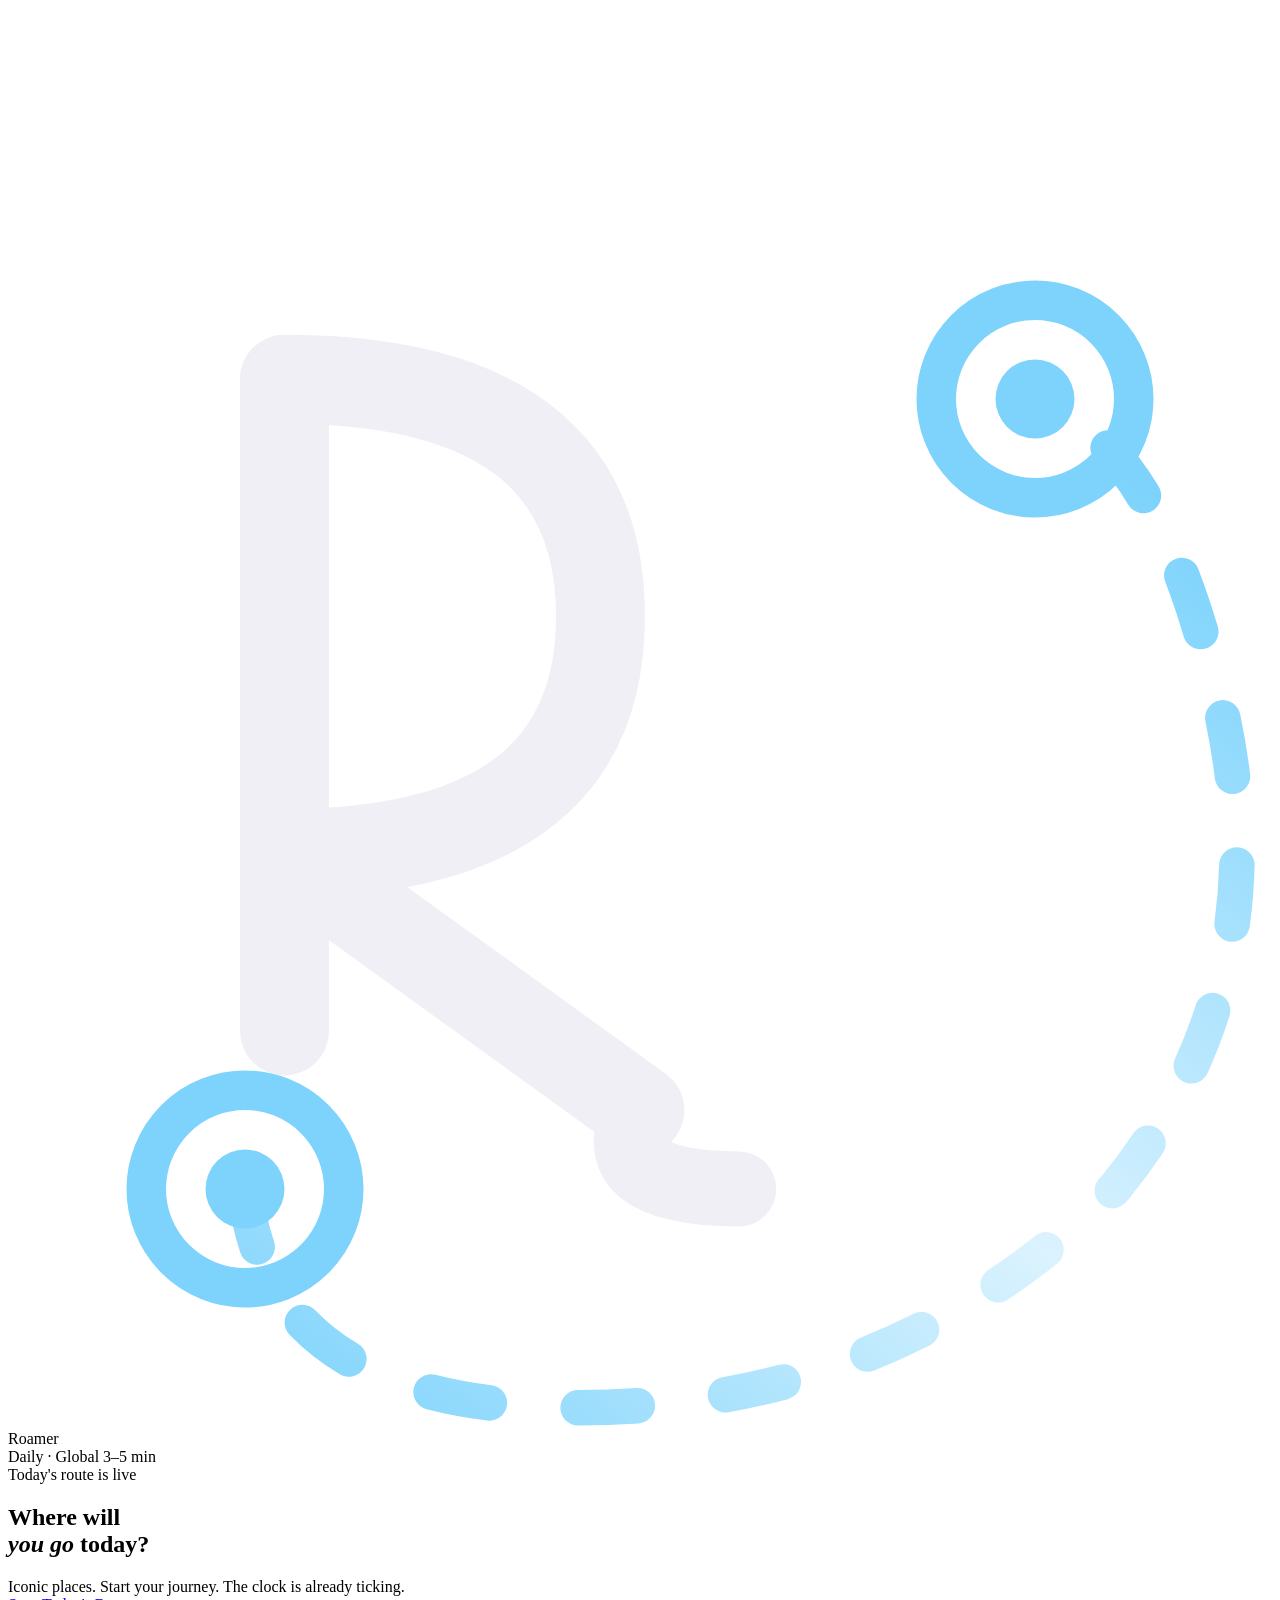
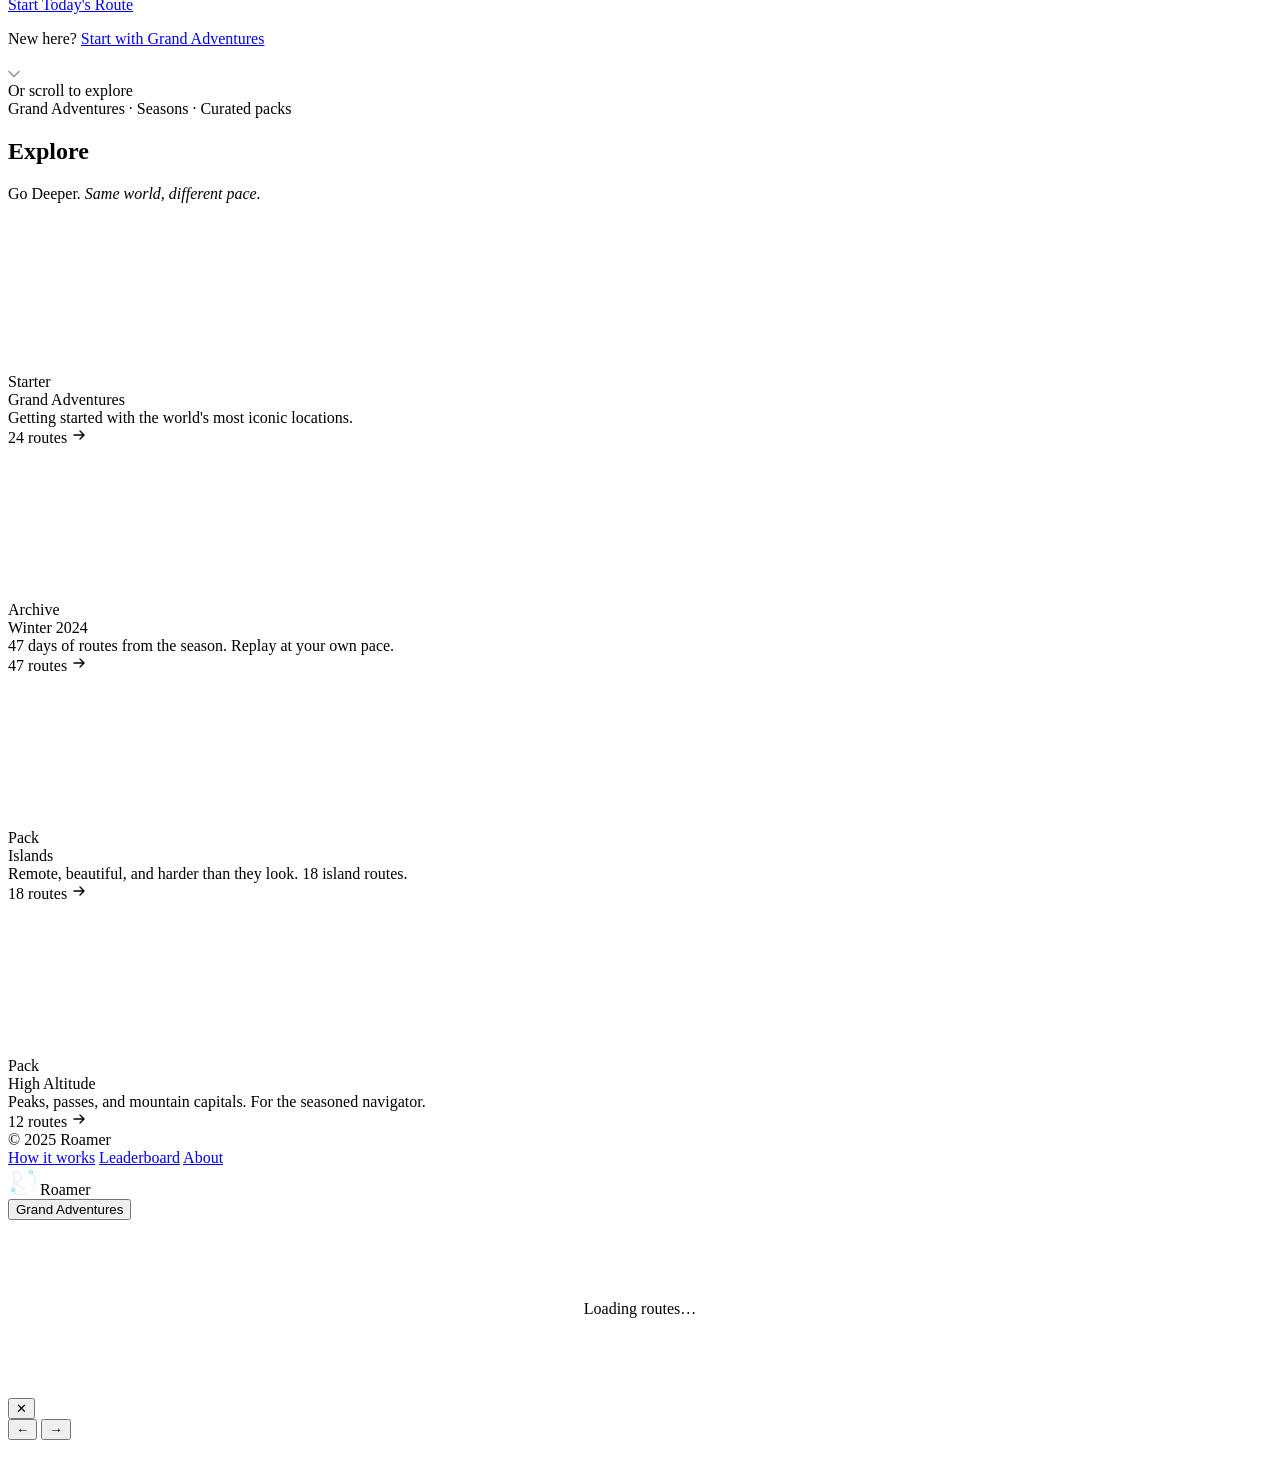
==== frontend/index.html @ d58dd0c2 "First working version of back and front end" ====
<!DOCTYPE html>
<html lang="en">
<head>
<meta charset="UTF-8">
<meta name="viewport" content="width=device-width, initial-scale=1.0">
<title>Roamer — Daily Route</title>
<link rel="preconnect" href="https://fonts.googleapis.com">
<link href="https://fonts.googleapis.com/css2?family=Playfair+Display:ital,wght@0,400;0,500;0,600;1,400&family=DM+Sans:wght@300;400;500&display=swap" rel="stylesheet">
<link rel="stylesheet" href="https://unpkg.com/leaflet@1.9.4/dist/leaflet.css" />
<script src="https://unpkg.com/leaflet@1.9.4/dist/leaflet.js"></script>
<link rel="stylesheet" href="roamer.css">
</head>
<body>

<!-- Atmospheric background -->
<div class="bg-lights"></div>
<canvas id="globe-canvas"></canvas>

<!-- ═══════════════════════════════════════════ ENTRY SCREEN ═══ -->
<section class="entry-screen">

  <!-- Brand Row -->
  <header class="brand-row">
    <div class="brand-left">
      <div class="logomark">
        <svg viewBox="0 0 64 64" fill="none" xmlns="http://www.w3.org/2000/svg">
          <path d="M12 52 Q13 62 26 63 Q44 64 56 52 Q65 41 61 26 Q58 14 52 12" stroke="url(#arc-nav)" stroke-width="1.8" stroke-linecap="round" fill="none" stroke-dasharray="3 4.5"/>
          <line x1="14" y1="11" x2="14" y2="44" stroke="#f0eff5" stroke-width="4.5" stroke-linecap="round"/>
          <path d="M14 11 Q30 11 30 23 Q30 35 14 35" stroke="#f0eff5" stroke-width="4.5" stroke-linecap="round" fill="none"/>
          <line x1="14" y1="35" x2="32" y2="48" stroke="#f0eff5" stroke-width="4.5" stroke-linecap="round"/>
          <path d="M32 48 Q30 52 37 52" stroke="#f0eff5" stroke-width="3.8" stroke-linecap="round" fill="none"/>
          <circle cx="12" cy="52" r="5" fill="none" stroke="#7dd3fc" stroke-width="2"/>
          <circle cx="12" cy="52" r="2" fill="#7dd3fc"/>
          <circle cx="52" cy="12" r="5" fill="none" stroke="#7dd3fc" stroke-width="2"/>
          <circle cx="52" cy="12" r="2" fill="#7dd3fc"/>
          <defs>
            <linearGradient id="arc-nav" x1="12" y1="63" x2="52" y2="12" gradientUnits="userSpaceOnUse">
              <stop offset="0%"   stop-color="#7dd3fc"/>
              <stop offset="48%"  stop-color="rgba(125,211,252,.28)"/>
              <stop offset="100%" stop-color="#7dd3fc"/>
            </linearGradient>
          </defs>
        </svg>
      </div>
      <span class="wordmark">Roamer</span>
    </div>
    <div class="brand-badges">
      <span class="badge highlight">Daily · Global</span>
      <span class="badge">3–5 min</span>
    </div>
  </header>

  <!-- Hero Block -->
  <main class="hero">
    <div class="hero-eyebrow">
      <span class="eyebrow-dot"></span>
      <span class="eyebrow-text">Today's route is live</span>
    </div>

    <h1 class="hero-headline">
      Where will<br>
      <em>you go</em> today?
    </h1>

    <div class="hero-subline">
      <span class="subline-strong">Iconic places. Start your journey.</span>
      <span class="subline-muted">The clock is already ticking.</span>
    </div>

    <div class="cta-group">
      <a href="#" class="cta-primary" id="play-btn">
        <span class="cta-label">Start Today's Route</span>
      </a>
      <p class="cta-secondary">
        New here?&nbsp;<a href="#explore">Start with Grand Adventures</a>
      </p>
    </div>

    <div class="scroll-cue">
      <div class="scroll-pill">
        <div class="chevron-wrap">
          <svg width="12" height="8" viewBox="0 0 12 8" fill="none">
            <path d="M1 1.5L6 6.5L11 1.5" stroke="#8b90a8" stroke-width="1.5" stroke-linecap="round"/>
          </svg>
        </div>
        <span class="scroll-pill-text">Or scroll to explore</span>
      </div>
      <span class="scroll-tags">Grand Adventures · Seasons · Curated packs</span>
    </div>
  </main>
</section>

<!-- ═══════════════════════════════════════════ EXPLORE SECTION ═══ -->
<section class="explore-section" id="explore">
  <div class="section-header">
    <h2 class="section-title">Explore</h2>
    <p class="section-sub">Go Deeper. <em>Same world, different pace.</em></p>
  </div>

  <div class="card-rail" id="card-rail">

    <div class="pack-card">
      <div class="card-art">
        <canvas class="card-mini-globe" data-hue="195" data-accent="#7dd3fc"></canvas>
        <div class="card-art-overlay"></div>
        <span class="card-tag starter">Starter</span>
      </div>
      <div class="card-body">
        <div class="card-title">Grand Adventures</div>
        <div class="card-desc">Getting started with the world's most iconic locations.</div>
        <div class="card-meta">
          <span class="card-count">24 routes</span>
          <svg class="card-arrow" width="16" height="16" viewBox="0 0 16 16" fill="none">
            <path d="M3 8h10M9 4l4 4-4 4" stroke="currentColor" stroke-width="1.4" stroke-linecap="round"/>
          </svg>
        </div>
      </div>
    </div>

    <div class="pack-card">
      <div class="card-art">
        <canvas class="card-mini-globe" data-hue="260" data-accent="#c084fc"></canvas>
        <div class="card-art-overlay"></div>
        <span class="card-tag archive">Archive</span>
      </div>
      <div class="card-body">
        <div class="card-title">Winter 2024</div>
        <div class="card-desc">47 days of routes from the season. Replay at your own pace.</div>
        <div class="card-meta">
          <span class="card-count">47 routes</span>
          <svg class="card-arrow" width="16" height="16" viewBox="0 0 16 16" fill="none">
            <path d="M3 8h10M9 4l4 4-4 4" stroke="currentColor" stroke-width="1.4" stroke-linecap="round"/>
          </svg>
        </div>
      </div>
    </div>

    <div class="pack-card">
      <div class="card-art">
        <canvas class="card-mini-globe" data-hue="40" data-accent="#fbbf24"></canvas>
        <div class="card-art-overlay"></div>
        <span class="card-tag themed">Pack</span>
      </div>
      <div class="card-body">
        <div class="card-title">Islands</div>
        <div class="card-desc">Remote, beautiful, and harder than they look. 18 island routes.</div>
        <div class="card-meta">
          <span class="card-count">18 routes</span>
          <svg class="card-arrow" width="16" height="16" viewBox="0 0 16 16" fill="none">
            <path d="M3 8h10M9 4l4 4-4 4" stroke="currentColor" stroke-width="1.4" stroke-linecap="round"/>
          </svg>
        </div>
      </div>
    </div>

    <div class="pack-card">
      <div class="card-art">
        <canvas class="card-mini-globe" data-hue="155" data-accent="#6ee7b7"></canvas>
        <div class="card-art-overlay"></div>
        <span class="card-tag themed">Pack</span>
      </div>
      <div class="card-body">
        <div class="card-title">High Altitude</div>
        <div class="card-desc">Peaks, passes, and mountain capitals. For the seasoned navigator.</div>
        <div class="card-meta">
          <span class="card-count">12 routes</span>
          <svg class="card-arrow" width="16" height="16" viewBox="0 0 16 16" fill="none">
            <path d="M3 8h10M9 4l4 4-4 4" stroke="currentColor" stroke-width="1.4" stroke-linecap="round"/>
          </svg>
        </div>
      </div>
    </div>

  </div>
</section>

<!-- Footer -->
<footer class="entry-footer">
  <span class="footer-copy">© 2025 Roamer</span>
  <nav class="footer-links">
    <a href="#" class="footer-link">How it works</a>
    <a href="#" class="footer-link">Leaderboard</a>
    <a href="#" class="footer-link">About</a>
  </nav>
</footer>


<!-- ═══════════════════════════════════════════ GAME OVERLAY ═══ -->
<div id="game-overlay">
  <div class="container">
    <nav class="nav">
      <div class="nav-brand" id="nav-logo">
        <svg width="28" height="28" viewBox="0 0 64 64" fill="none">
          <path d="M12 52 Q13 62 26 63 Q44 64 56 52 Q65 41 61 26 Q58 14 52 12" stroke="url(#arc-g)" stroke-width="1.8" stroke-linecap="round" fill="none" stroke-dasharray="3 4.5"/>
          <line x1="14" y1="11" x2="14" y2="44" stroke="#f0eff5" stroke-width="4.5" stroke-linecap="round"/>
          <path d="M14 11 Q30 11 30 23 Q30 35 14 35" stroke="#f0eff5" stroke-width="4.5" stroke-linecap="round" fill="none"/>
          <line x1="14" y1="35" x2="32" y2="48" stroke="#f0eff5" stroke-width="4.5" stroke-linecap="round"/>
          <path d="M32 48 Q30 52 37 52" stroke="#f0eff5" stroke-width="3.8" stroke-linecap="round" fill="none"/>
          <circle cx="12" cy="52" r="4.5" fill="none" stroke="#7dd3fc" stroke-width="1.8"/>
          <circle cx="12" cy="52" r="1.8" fill="#7dd3fc"/>
          <circle cx="52" cy="12" r="4.5" fill="none" stroke="#7dd3fc" stroke-width="1.8"/>
          <circle cx="52" cy="12" r="1.8" fill="#7dd3fc"/>
          <defs>
            <linearGradient id="arc-g" x1="12" y1="63" x2="52" y2="12" gradientUnits="userSpaceOnUse">
              <stop offset="0%"   stop-color="#7dd3fc"/>
              <stop offset="48%"  stop-color="rgba(125,211,252,.28)"/>
              <stop offset="100%" stop-color="#7dd3fc"/>
            </linearGradient>
          </defs>
        </svg>
        <span class="nav-wordmark">Roamer</span>
      </div>
      <div class="nav-right" id="nav-right"></div>
    </nav>
    <div id="app"></div>
  </div>

  <!-- LIGHTBOX -->
  <div id="lightbox">
    <button class="lb-close" id="lb-close">✕</button>
    <div class="lb-counter" id="lb-counter"></div>
    <button class="lb-arrow lb-prev" id="lb-prev">&#8592;</button>
    <button class="lb-arrow lb-next" id="lb-next">&#8594;</button>
    <div class="lb-img-wrap" id="lb-img-wrap">
      <div class="lb-img-inner" id="lb-img-inner">
        <img id="lb-img" src="" alt=""/>
        <div class="lb-badge" id="lb-badge"></div>
      </div>
      <div class="lb-elim-banner" id="lb-elim-banner"></div>
    </div>
    <div class="lb-name" id="lb-name"></div>
    <div class="lb-dots" id="lb-dots"></div>
  </div>
</div>


<!-- ═══════════════════════════════════════════ SCRIPTS ═══ -->
<!-- Load order matters: globe → engine → lightbox -->
<script src="roamer-globe.js"></script>
<script src="roamer-engine.js"></script>
<script src="roamer-lightbox.js"></script>

</body>
</html>
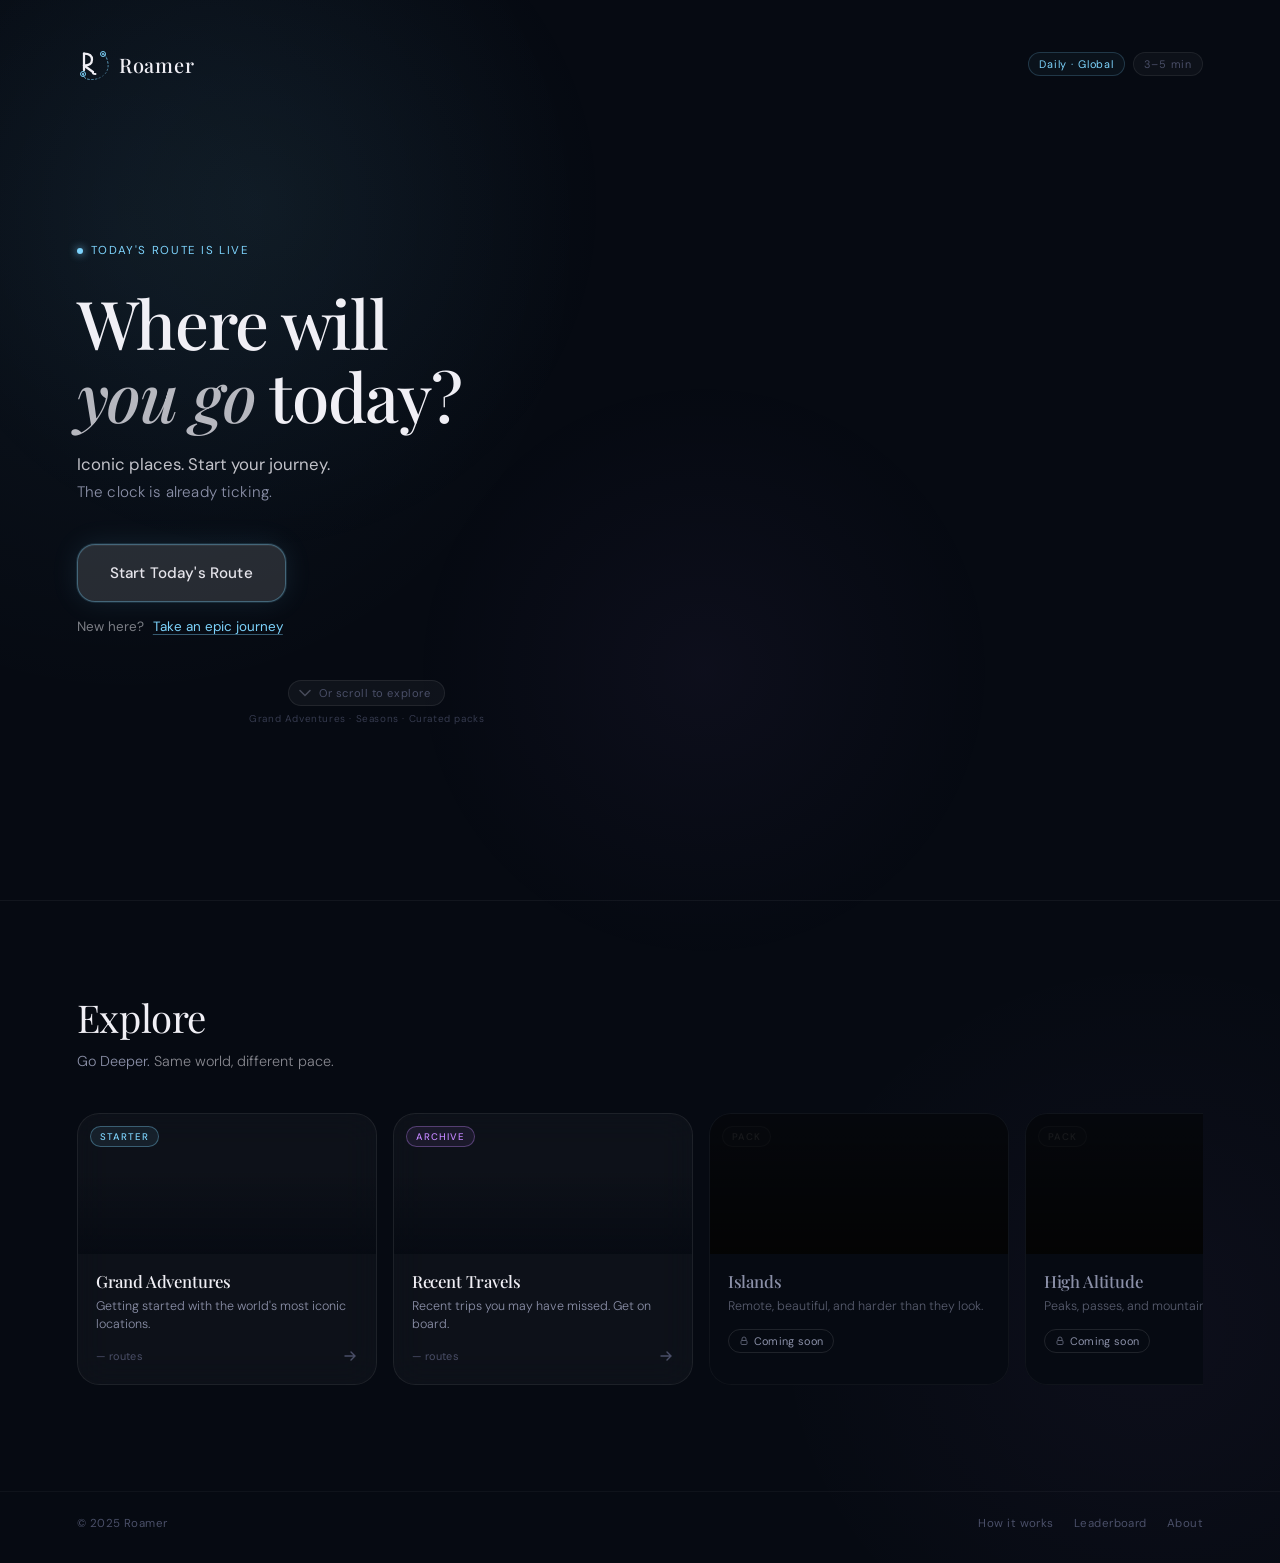
==== commit 604ac955: "feat: cosmetic tweaks and copy updates (port of Kate v9) - Rename Winter 2024 to Recent Travels acro" ====
--- a/frontend/index.html
+++ b/frontend/index.html
@@ -72,7 +72,7 @@
         <span class="cta-label">Start Today's Route</span>
       </a>
       <p class="cta-secondary">
-        New here?&nbsp;<a href="#explore">Start with Grand Adventures</a>
+        New here?&nbsp;<a href="#explore">Take an epic journey</a>
       </p>
     </div>
 
@@ -109,7 +109,7 @@
         <div class="card-title">Grand Adventures</div>
         <div class="card-desc">Getting started with the world's most iconic locations.</div>
         <div class="card-meta">
-          <span class="card-count">24 routes</span>
+          <span class="card-count" id="grand-count">— routes</span>
           <svg class="card-arrow" width="16" height="16" viewBox="0 0 16 16" fill="none">
             <path d="M3 8h10M9 4l4 4-4 4" stroke="currentColor" stroke-width="1.4" stroke-linecap="round"/>
           </svg>
@@ -124,10 +124,10 @@
         <span class="card-tag archive">Archive</span>
       </div>
       <div class="card-body">
-        <div class="card-title">Winter 2024</div>
-        <div class="card-desc">47 days of routes from the season. Replay at your own pace.</div>
-        <div class="card-meta">
-          <span class="card-count">47 routes</span>
+        <div class="card-title">Recent Travels</div>
+        <div class="card-desc">Recent trips you may have missed. Get on board.</div>
+        <div class="card-meta">
+          <span class="card-count" id="recent-count">— routes</span>
           <svg class="card-arrow" width="16" height="16" viewBox="0 0 16 16" fill="none">
             <path d="M3 8h10M9 4l4 4-4 4" stroke="currentColor" stroke-width="1.4" stroke-linecap="round"/>
           </svg>
@@ -135,7 +135,7 @@
       </div>
     </div>
 
-    <div class="pack-card">
+    <div class="pack-card locked">
       <div class="card-art">
         <canvas class="card-mini-globe" data-hue="40" data-accent="#fbbf24"></canvas>
         <div class="card-art-overlay"></div>
@@ -143,17 +143,17 @@
       </div>
       <div class="card-body">
         <div class="card-title">Islands</div>
-        <div class="card-desc">Remote, beautiful, and harder than they look. 18 island routes.</div>
-        <div class="card-meta">
-          <span class="card-count">18 routes</span>
-          <svg class="card-arrow" width="16" height="16" viewBox="0 0 16 16" fill="none">
-            <path d="M3 8h10M9 4l4 4-4 4" stroke="currentColor" stroke-width="1.4" stroke-linecap="round"/>
-          </svg>
-        </div>
-      </div>
-    </div>
-
-    <div class="pack-card">
+        <div class="card-desc">Remote, beautiful, and harder than they look.</div>
+        <div class="card-meta">
+          <span class="card-lock-badge">
+            <svg width="10" height="10" viewBox="0 0 10 10" fill="none"><path d="M3 4.5V3a2 2 0 1 1 4 0v1.5" stroke="currentColor" stroke-width="1" stroke-linecap="round"/><rect x="2" y="4.5" width="6" height="4" rx="1" stroke="currentColor" stroke-width="1"/></svg>
+            Coming soon
+          </span>
+        </div>
+      </div>
+    </div>
+
+    <div class="pack-card locked">
       <div class="card-art">
         <canvas class="card-mini-globe" data-hue="155" data-accent="#6ee7b7"></canvas>
         <div class="card-art-overlay"></div>
@@ -161,12 +161,12 @@
       </div>
       <div class="card-body">
         <div class="card-title">High Altitude</div>
-        <div class="card-desc">Peaks, passes, and mountain capitals. For the seasoned navigator.</div>
-        <div class="card-meta">
-          <span class="card-count">12 routes</span>
-          <svg class="card-arrow" width="16" height="16" viewBox="0 0 16 16" fill="none">
-            <path d="M3 8h10M9 4l4 4-4 4" stroke="currentColor" stroke-width="1.4" stroke-linecap="round"/>
-          </svg>
+        <div class="card-desc">Peaks, passes, and mountain capitals.</div>
+        <div class="card-meta">
+          <span class="card-lock-badge">
+            <svg width="10" height="10" viewBox="0 0 10 10" fill="none"><path d="M3 4.5V3a2 2 0 1 1 4 0v1.5" stroke="currentColor" stroke-width="1" stroke-linecap="round"/><rect x="2" y="4.5" width="6" height="4" rx="1" stroke="currentColor" stroke-width="1"/></svg>
+            Coming soon
+          </span>
         </div>
       </div>
     </div>
--- a/frontend/roamer.css
+++ b/frontend/roamer.css
@@ -0,0 +1,836 @@
+/* ═══════════════════════════════════════════════════════
+   ROAMER — Unified stylesheet
+   ═══════════════════════════════════════════════════════ */
+
+*, *::before, *::after { box-sizing: border-box; margin: 0; padding: 0; }
+
+:root {
+  --cyan:   #7dd3fc;
+  --violet: #c084fc;
+  --bg:        #060a12;
+  --bg-mid:    #0a0f1e;
+  --bg-panel:  rgba(255,255,255,0.025);
+  --border:      rgba(255,255,255,0.07);
+  --border-cyan: rgba(125,211,252,0.28);
+  --text:   #f0eff5;
+  --text-2: #8b90a8;
+  --text-3: #4a4f68;
+  --accent-glow:  rgba(125,211,252,0.12);
+  --violet-glow:  rgba(192,132,252,0.08);
+  --green:         #4ade80;
+  --yellow:        #facc15;
+  --red:           #f87171;
+  --green-bg:      rgba(22,101,52,0.3);
+  --yellow-bg:     rgba(113,63,18,0.35);
+  --red-bg:        rgba(127,29,29,0.3);
+  --green-border:  #4ade80;
+  --yellow-border: #facc15;
+  --red-border:    #f87171;
+}
+
+html { scroll-behavior: smooth; }
+
+body {
+  background: var(--bg);
+  color: var(--text);
+  font-family: 'DM Sans', sans-serif;
+  min-height: 100vh;
+  overflow-x: hidden;
+  background-image:
+    radial-gradient(ellipse 60% 50% at 10% 15%, rgba(125,211,252,0.05) 0%, transparent 60%),
+    radial-gradient(ellipse 50% 40% at 90% 85%, rgba(192,132,252,0.04) 0%, transparent 60%);
+}
+
+
+/* ═══════════════════════════════════════════════════════
+   ENTRY / LANDING PAGE
+   ═══════════════════════════════════════════════════════ */
+
+#globe-canvas {
+  position: fixed;
+  top: 0; right: -8vw;
+  width: 72vw; height: 100vh;
+  opacity: 0.38;
+  pointer-events: none;
+  z-index: 0;
+}
+
+.bg-lights {
+  position: fixed;
+  inset: 0;
+  pointer-events: none;
+  z-index: 0;
+}
+.bg-lights::before {
+  content: '';
+  position: absolute;
+  top: -20%; left: -10%;
+  width: 60vw; height: 60vw;
+  background: radial-gradient(circle, rgba(125,211,252,0.055) 0%, transparent 65%);
+  animation: breathe 8s ease-in-out infinite alternate;
+}
+.bg-lights::after {
+  content: '';
+  position: absolute;
+  bottom: -10%; right: 20%;
+  width: 50vw; height: 50vw;
+  background: radial-gradient(circle, rgba(192,132,252,0.045) 0%, transparent 65%);
+  animation: breathe 11s ease-in-out infinite alternate-reverse;
+}
+@keyframes breathe {
+  from { transform: scale(1); opacity: 0.8; }
+  to   { transform: scale(1.12); opacity: 1; }
+}
+
+.entry-screen {
+  position: relative;
+  z-index: 1;
+  min-height: 100vh;
+  display: flex;
+  flex-direction: column;
+  padding: clamp(24px, 4vw, 48px) clamp(24px, 6vw, 80px);
+}
+
+.brand-row {
+  display: flex;
+  align-items: center;
+  justify-content: space-between;
+  opacity: 0;
+  animation: fadeUp 0.8s ease 0.1s forwards;
+}
+.brand-left { display: flex; align-items: center; gap: 10px; }
+.logomark { width: 32px; height: 32px; flex-shrink: 0; }
+.logomark svg { width: 100%; height: 100%; overflow: visible; }
+.wordmark {
+  font-family: 'Playfair Display', serif;
+  font-size: 1.25rem; font-weight: 500;
+  letter-spacing: 0.04em; color: var(--text);
+}
+.brand-badges { display: flex; gap: 8px; align-items: center; }
+.badge {
+  font-size: 0.68rem; font-weight: 400; letter-spacing: 0.08em;
+  color: var(--text-3); border: 1px solid rgba(255,255,255,0.07);
+  padding: 4px 10px; border-radius: 100px;
+  background: rgba(255,255,255,0.03); backdrop-filter: blur(8px);
+}
+.badge.highlight {
+  color: var(--cyan); border-color: rgba(125,211,252,0.2);
+  background: rgba(125,211,252,0.04);
+}
+
+.hero {
+  flex: 1; display: flex; flex-direction: column;
+  justify-content: center; max-width: 580px;
+  padding: clamp(60px, 10vh, 120px) 0 clamp(40px, 6vh, 80px);
+}
+.hero-eyebrow {
+  display: flex; align-items: center; gap: 8px; margin-bottom: 28px;
+  opacity: 0; animation: fadeUp 0.7s ease 0.3s forwards;
+}
+.eyebrow-dot {
+  width: 6px; height: 6px; border-radius: 50%;
+  background: var(--cyan); box-shadow: 0 0 8px var(--cyan);
+  animation: pulse-dot 2.5s ease-in-out infinite;
+}
+@keyframes pulse-dot {
+  0%, 100% { opacity: 1; transform: scale(1); }
+  50% { opacity: 0.5; transform: scale(0.7); }
+}
+.eyebrow-text {
+  font-size: 0.72rem; letter-spacing: 0.14em;
+  text-transform: uppercase; color: var(--cyan); font-weight: 400;
+}
+.hero-headline {
+  font-family: 'Playfair Display', serif;
+  font-size: clamp(2.6rem, 6vw, 4.2rem); font-weight: 500;
+  line-height: 1.08; letter-spacing: -0.02em; color: var(--text);
+  margin-bottom: 20px; opacity: 0; animation: fadeUp 0.8s ease 0.45s forwards;
+}
+.hero-headline em { font-style: italic; color: rgba(240,239,245,0.75); }
+.hero-subline {
+  max-width: 42ch; margin-bottom: 40px;
+  opacity: 0; animation: fadeUp 0.7s ease 0.6s forwards;
+}
+.subline-strong {
+  display: block; font-size: clamp(0.95rem, 1.6vw, 1.05rem);
+  font-weight: 400; color: rgba(240,239,245,0.8); line-height: 1.5; margin-bottom: 4px;
+}
+.subline-muted {
+  display: block; font-size: clamp(0.85rem, 1.4vw, 0.95rem);
+  font-weight: 300; color: var(--text-2); line-height: 1.5; letter-spacing: 0.01em;
+}
+
+.cta-group {
+  display: flex; flex-direction: column; align-items: flex-start; gap: 16px;
+  opacity: 0; animation: fadeUp 0.7s ease 0.75s forwards;
+}
+.cta-primary {
+  position: relative; display: inline-flex; align-items: center;
+  justify-content: center; min-height: 58px; padding: 0 32px;
+  border-radius: 18px; border: 1px solid rgba(125,211,252,0.35);
+  cursor: pointer; background: rgba(255,255,255,0.13);
+  backdrop-filter: blur(20px); -webkit-backdrop-filter: blur(20px);
+  box-shadow: 0 0 0 1px rgba(125,211,252,0.12), 0 0 28px rgba(125,211,252,0.1),
+              inset 0 1px 0 rgba(255,255,255,0.06);
+  transition: transform 0.2s ease, box-shadow 0.2s ease;
+  text-decoration: none; gap: 2px;
+}
+.cta-primary:hover {
+  transform: translateY(-2px); background: rgba(255,255,255,0.19);
+  border-color: rgba(125,211,252,0.55);
+  box-shadow: 0 0 0 1px rgba(125,211,252,0.2), 0 0 36px rgba(125,211,252,0.18),
+              inset 0 1px 0 rgba(255,255,255,0.08);
+}
+.cta-primary:active { transform: translateY(0); }
+.cta-label {
+  font-family: 'DM Sans', sans-serif; font-size: 0.95rem; font-weight: 500;
+  color: rgba(240,239,245,0.95); letter-spacing: 0.01em; white-space: nowrap;
+}
+.cta-secondary {
+  font-size: 0.84rem; color: rgba(240,239,245,0.5); font-weight: 400;
+  cursor: pointer; background: none; border: none; padding: 0;
+  display: flex; gap: 5px; align-items: center;
+}
+.cta-secondary a {
+  color: var(--cyan); text-decoration: underline;
+  text-decoration-color: rgba(125,211,252,0.4); text-underline-offset: 3px;
+  transition: color 0.2s, text-decoration-color 0.2s; font-weight: 400;
+}
+.cta-secondary a:hover { color: var(--cyan); text-decoration-color: var(--cyan); }
+
+.scroll-cue {
+  display: inline-flex; flex-direction: column; align-items: center; gap: 6px;
+  margin-top: clamp(32px, 5vh, 56px); opacity: 0;
+  animation: fadeUp 0.7s ease 1.1s forwards;
+}
+.scroll-pill {
+  display: inline-flex; align-items: center; gap: 8px;
+  background: rgba(255,255,255,0.04); border: 1px solid rgba(255,255,255,0.08);
+  border-radius: 100px; padding: 5px 14px 5px 10px; backdrop-filter: blur(12px);
+}
+.scroll-pill-text { font-size: 0.7rem; font-weight: 400; color: var(--text-3); letter-spacing: 0.05em; }
+.scroll-tags { font-size: 0.62rem; color: var(--text-3); letter-spacing: 0.06em; opacity: 0.7; }
+.chevron-wrap {
+  display: flex; flex-direction: column; align-items: center; gap: 2px;
+  animation: chevronBounce 2s ease-in-out infinite;
+}
+@keyframes chevronBounce {
+  0%, 100% { transform: translateY(0); }
+  50% { transform: translateY(4px); }
+}
+.chevron-wrap svg { opacity: 0.45; }
+
+@keyframes fadeUp {
+  from { opacity: 0; transform: translateY(18px); }
+  to   { opacity: 1; transform: translateY(0); }
+}
+
+.explore-section {
+  position: relative; z-index: 1;
+  padding: clamp(64px, 10vh, 100px) clamp(24px, 6vw, 80px);
+  border-top: 1px solid rgba(255,255,255,0.05);
+}
+.section-header { margin-bottom: 40px; }
+.section-title {
+  font-family: 'Playfair Display', serif;
+  font-size: clamp(1.6rem, 3.5vw, 2.4rem); font-weight: 400;
+  color: var(--text); letter-spacing: -0.01em; margin-bottom: 8px;
+}
+.section-sub {
+  font-size: 0.9rem; color: var(--text-2); font-weight: 300;
+  max-width: 38ch; line-height: 1.5;
+}
+.section-sub em { font-style: normal; color: rgba(240,239,245,0.55); }
+
+.card-rail {
+  display: flex; gap: 16px; overflow-x: auto;
+  scroll-snap-type: x mandatory; padding-bottom: 16px;
+  -ms-overflow-style: none; scrollbar-width: none;
+}
+.card-rail::-webkit-scrollbar { display: none; }
+.pack-card {
+  flex-shrink: 0; width: clamp(240px, 32vw, 300px);
+  scroll-snap-align: start; border-radius: 22px;
+  border: 1px solid rgba(255,255,255,0.07);
+  background: rgba(255,255,255,0.032); backdrop-filter: blur(16px);
+  overflow: hidden; cursor: pointer;
+  transition: transform 0.25s ease, border-color 0.25s ease, box-shadow 0.25s ease;
+}
+.pack-card:hover {
+  transform: translateY(-4px); border-color: rgba(125,211,252,0.2);
+  box-shadow: 0 8px 32px rgba(0,0,0,0.3), 0 0 0 1px rgba(125,211,252,0.1);
+}
+.card-art { height: 140px; position: relative; overflow: hidden; }
+.card-art canvas { width: 100%; height: 100%; display: block; }
+.card-art-overlay {
+  position: absolute; inset: 0;
+  background: linear-gradient(to bottom, transparent 40%, rgba(6,10,18,0.85) 100%);
+}
+.card-tag {
+  position: absolute; top: 12px; left: 12px;
+  font-size: 0.6rem; font-weight: 500; letter-spacing: 0.1em;
+  text-transform: uppercase; padding: 3px 9px; border-radius: 100px; border: 1px solid;
+}
+.card-tag.starter { color: var(--cyan);   border-color: rgba(125,211,252,0.35); background: rgba(125,211,252,0.08); }
+.card-tag.archive { color: var(--violet); border-color: rgba(192,132,252,0.35); background: rgba(192,132,252,0.08); }
+.card-tag.themed  { color: #fbbf24;       border-color: rgba(251,191,36,0.35);  background: rgba(251,191,36,0.08); }
+.card-body { padding: 16px 18px 20px; }
+.card-title {
+  font-family: 'Playfair Display', serif; font-size: 1.05rem; font-weight: 500;
+  color: var(--text); margin-bottom: 5px; letter-spacing: -0.01em;
+}
+.card-desc { font-size: 0.78rem; color: var(--text-2); font-weight: 300; line-height: 1.5; margin-bottom: 14px; }
+.card-meta { display: flex; align-items: center; gap: 12px; }
+.card-count { font-size: 0.68rem; color: var(--text-3); letter-spacing: 0.04em; }
+.card-arrow { margin-left: auto; color: var(--text-3); transition: color 0.2s, transform 0.2s; }
+.pack-card:hover .card-arrow { color: var(--cyan); transform: translateX(3px); }
+
+/* Locked pack cards */
+.pack-card.locked {
+  pointer-events: none;
+  background: var(--bg);
+  border-color: rgba(255,255,255,0.04);
+  box-shadow: none;
+}
+.pack-card.locked .card-art { filter: grayscale(1) brightness(0.35); }
+.pack-card.locked .card-art-overlay {
+  background: linear-gradient(to bottom, rgba(6,10,18,0.4) 0%, rgba(6,10,18,0.95) 100%);
+}
+.pack-card.locked .card-tag { opacity: 0.3; }
+.pack-card.locked .card-body .card-title { color: var(--text-2); }
+.pack-card.locked .card-body .card-desc  { color: var(--text-2); opacity: 0.6; }
+.card-lock-badge {
+  display: inline-flex; align-items: center; gap: 5px;
+  font-size: 0.68rem; font-weight: 400; letter-spacing: 0.03em;
+  color: var(--text-2);
+  border: 1px solid rgba(255,255,255,0.1);
+  border-radius: 100px; padding: 4px 10px;
+}
+.card-lock-badge svg { opacity: 0.6; }
+
+.entry-footer {
+  position: relative; z-index: 1;
+  padding: 24px clamp(24px, 6vw, 80px) 32px;
+  display: flex; align-items: center; justify-content: space-between;
+  border-top: 1px solid rgba(255,255,255,0.04);
+}
+.footer-copy { font-size: 0.72rem; color: var(--text-3); letter-spacing: 0.04em; }
+.footer-links { display: flex; gap: 20px; }
+.footer-link {
+  font-size: 0.72rem; color: var(--text-3); text-decoration: none;
+  letter-spacing: 0.04em; transition: color 0.2s;
+}
+.footer-link:hover { color: var(--text-2); }
+
+
+/* ═══════════════════════════════════════════════════════
+   GAME OVERLAY
+   ═══════════════════════════════════════════════════════ */
+
+#game-overlay {
+  display: none; position: fixed; inset: 0; z-index: 100;
+  background: var(--bg); overflow-y: auto;
+  animation: overlayIn 0.35s ease forwards;
+}
+#game-overlay.active { display: block; }
+@keyframes overlayIn {
+  from { opacity: 0; }
+  to   { opacity: 1; }
+}
+
+.container { max-width: 1200px; margin: 0 auto; padding: 16px 20px 56px; }
+
+/* ── Nav ── */
+.nav {
+  display: flex; align-items: center; justify-content: space-between;
+  margin-bottom: 14px; padding-bottom: 12px; border-bottom: 1px solid var(--border);
+}
+
+/* Play mode: nav absorbs route title + pips, no separate play-header needed */
+.nav.nav-play-mode {
+  margin-bottom: 10px;
+  padding-bottom: 10px;
+  gap: 10px;
+}
+
+.nav-brand { display: flex; align-items: center; gap: 9px; cursor: pointer; flex-shrink: 0; }
+.nav-wordmark { font-family: 'Playfair Display', serif; font-size: 1.1rem; font-weight: 500; letter-spacing: 0.04em; }
+
+.nav-right {
+  display: flex; align-items: center; gap: 10px; flex: 1; justify-content: flex-end;
+}
+
+/* Route info injected into nav during play */
+.nav-play-meta {
+  display: flex;
+  flex-direction: column;
+  align-items: flex-end;
+  gap: 1px;
+  flex: 1;
+  min-width: 0;
+}
+.nav-play-title {
+  font-family: 'Playfair Display', serif;
+  font-size: 0.92rem;
+  font-weight: 500;
+  color: var(--text);
+  white-space: nowrap;
+  overflow: hidden;
+  text-overflow: ellipsis;
+  max-width: 200px;
+}
+.nav-play-sub {
+  font-size: 0.6rem;
+  color: var(--text-3);
+  letter-spacing: 0.04em;
+  white-space: nowrap;
+}
+
+/* Buttons */
+.btn-ghost {
+  background: none; border: 1px solid var(--border); color: var(--text-2);
+  padding: 6px 14px; border-radius: 8px; cursor: pointer;
+  font-family: 'DM Sans', sans-serif; font-size: 0.78rem;
+  transition: border-color 0.2s, color 0.2s; flex-shrink: 0;
+}
+.btn-ghost:hover { border-color: var(--border-cyan); color: var(--text); }
+.btn-cyan {
+  background: rgba(125,211,252,0.1); border: 1px solid rgba(125,211,252,0.3);
+  color: var(--cyan); padding: 6px 16px; border-radius: 8px; cursor: pointer;
+  font-family: 'DM Sans', sans-serif; font-size: 0.78rem; font-weight: 500;
+  transition: background 0.2s;
+}
+.btn-cyan:hover { background: rgba(125,211,252,0.18); }
+
+/* Home screen */
+.home-hero { text-align: center; padding: 16px 0 44px; }
+.home-eyebrow { font-size: 0.62rem; letter-spacing: 0.16em; text-transform: uppercase; color: var(--cyan); opacity: 0.7; margin-bottom: 14px; }
+.home-title {
+  font-family: 'Playfair Display', serif;
+  font-size: clamp(2.2rem, 5vw, 3.4rem); font-weight: 500;
+  letter-spacing: -0.02em; margin-bottom: 12px;
+}
+.home-title em { font-style: italic; color: rgba(240,239,245,0.6); }
+.home-desc { font-size: 0.88rem; font-weight: 300; color: var(--text-2); max-width: 42ch; margin: 0 auto; line-height: 1.65; }
+
+.daily-card {
+  background: var(--bg-panel); border: 1px solid var(--border-cyan);
+  border-radius: 20px; padding: 28px 28px 24px; margin-bottom: 32px;
+  position: relative; overflow: hidden;
+}
+.daily-card::before {
+  content: ''; position: absolute; inset: 0;
+  background: radial-gradient(ellipse 80% 60% at 50% 0%, rgba(125,211,252,0.06) 0%, transparent 70%);
+  pointer-events: none;
+}
+.daily-badge {
+  display: inline-flex; align-items: center; gap: 6px;
+  font-size: 0.6rem; letter-spacing: 0.14em; text-transform: uppercase;
+  color: var(--cyan); background: rgba(125,211,252,0.1);
+  border: 1px solid rgba(125,211,252,0.25); border-radius: 100px;
+  padding: 4px 12px; margin-bottom: 16px;
+}
+.daily-badge span { width: 6px; height: 6px; border-radius: 50%; background: var(--cyan); animation: pulse 2s infinite; }
+@keyframes pulse { 0%,100%{opacity:1} 50%{opacity:0.3} }
+.daily-route-name { font-family: 'Playfair Display', serif; font-size: 1.6rem; font-weight: 500; margin-bottom: 6px; }
+.daily-meta { font-size: 0.72rem; color: var(--text-3); margin-bottom: 24px; }
+.daily-actions { display: flex; align-items: center; gap: 12px; flex-wrap: wrap; }
+.btn-play {
+  background: rgba(125,211,252,0.13); border: 1px solid rgba(125,211,252,0.35);
+  color: var(--text); padding: 12px 28px; border-radius: 14px; cursor: pointer;
+  font-family: 'DM Sans', sans-serif; font-size: 0.9rem; font-weight: 500;
+  backdrop-filter: blur(12px);
+  box-shadow: 0 0 24px rgba(125,211,252,0.1), inset 0 1px 0 rgba(255,255,255,0.06);
+  transition: all 0.2s;
+}
+.btn-play:hover {
+  background: rgba(125,211,252,0.2); border-color: rgba(125,211,252,0.55);
+  box-shadow: 0 0 32px rgba(125,211,252,0.18);
+}
+
+.section-label {
+  font-size: 0.6rem; letter-spacing: 0.16em; text-transform: uppercase;
+  color: var(--text-3); margin-bottom: 14px; display: flex; align-items: center; gap: 12px;
+}
+.section-label::after { content: ''; flex: 1; height: 1px; background: var(--border); }
+
+.route-grid { display: grid; grid-template-columns: repeat(auto-fill, minmax(250px,1fr)); gap: 10px; }
+.route-btn {
+  background: var(--bg-panel); border: 1px solid var(--border);
+  border-radius: 14px; padding: 16px 18px; color: var(--text);
+  cursor: pointer; text-align: left; font-family: 'DM Sans', sans-serif;
+  display: flex; align-items: center; gap: 14px;
+  transition: border-color 0.2s, background 0.2s, transform 0.15s;
+}
+.route-btn:hover { background: rgba(125,211,252,0.04); border-color: var(--border-cyan); transform: translateY(-2px); }
+.route-btn .rname { font-family: 'Playfair Display', serif; font-size: 0.95rem; font-weight: 500; margin-bottom: 3px; }
+.route-btn .rmeta { font-size: 0.66rem; color: var(--text-3); }
+
+.scores-panel { margin: 36px auto 0; padding: 16px 22px; background: var(--bg-panel); border-radius: 14px; border: 1px solid var(--border); max-width: 380px; }
+.scores-title { font-size: 0.58rem; text-transform: uppercase; letter-spacing: 0.14em; color: var(--text-3); margin-bottom: 10px; }
+.scores-row { display: flex; justify-content: space-between; font-size: 0.8rem; color: var(--text-2); padding: 4px 0; }
+
+/* Guess pips — used inside the merged nav during play */
+.guesses-pip { display: flex; gap: 5px; flex-shrink: 0; }
+.pip { width: 8px; height: 8px; border-radius: 50%; background: var(--border-cyan); }
+.pip.used { background: var(--text-3); }
+.pip.correct { background: var(--green); }
+
+/* Panel */
+.panel { background: var(--bg-panel); border-radius: 18px; border: 1px solid var(--border); margin-bottom: 10px; overflow: hidden; }
+.panel-padded { padding: 14px; }
+.panel-label { font-size: max(0.6rem, 10px); text-transform: uppercase; letter-spacing: 0.14em; color: var(--text-3); margin-bottom: 10px; text-align: center; }
+
+/* Map (Leaflet) */
+#leaflet-map { width: 100%; height: 360px; border-radius: 14px; background: #07101f; }
+.leaflet-tile-pane { filter: saturate(0.15) brightness(0.4) hue-rotate(195deg); }
+.leaflet-container { background: #07101f; }
+
+#route-canvas {
+  width: 100%; aspect-ratio: 2 / 1;
+  display: block; border-radius: 10px; background: #07101f;
+}
+
+.guess-label { font-size: 0.6rem; text-transform: uppercase; letter-spacing: 0.12em; color: var(--text-3); margin-bottom: 8px; text-align: center; }
+.active-label { color: rgba(125,211,252,0.5); }
+
+.submit-wrap { text-align: center; margin-top: 10px; }
+.submit-btn {
+  border: none; padding: 10px 28px; border-radius: 12px;
+  font-size: 0.82rem; font-weight: 500; font-family: 'DM Sans', sans-serif;
+  letter-spacing: 0.02em; transition: all 0.2s; cursor: pointer;
+}
+.submit-btn.active {
+  background: rgba(125,211,252,0.13); border: 1px solid rgba(125,211,252,0.35);
+  color: var(--text); backdrop-filter: blur(12px);
+  box-shadow: 0 0 24px rgba(125,211,252,0.1);
+}
+.submit-btn.active:hover { background: rgba(125,211,252,0.2); border-color: rgba(125,211,252,0.55); }
+.submit-btn.inactive { background: rgba(255,255,255,0.04); border: 1px solid rgba(255,255,255,0.06); color: var(--text-3); cursor: default; }
+
+.reveal-grid { display: flex; flex-wrap: wrap; justify-content: center; gap: 12px; margin-bottom: 20px; }
+.reveal-card { position: relative; width: clamp(110px, 28vw, 140px); border-radius: 12px; overflow: hidden; border: 1px solid var(--border); }
+.reveal-card img { width: 100%; height: clamp(80px, 20vw, 105px); object-fit: cover; display: block; }
+.reveal-card .reveal-overlay { position: absolute; inset: 0; display: flex; flex-direction: column; justify-content: space-between; padding: 8px; pointer-events: none; }
+.reveal-card.correct .reveal-overlay { background: linear-gradient(180deg, rgba(22,101,52,0.3) 0%, rgba(22,101,52,0.72) 100%); }
+.reveal-card.wrong   .reveal-overlay { background: linear-gradient(180deg, rgba(127,29,29,0.3) 0%, rgba(127,29,29,0.72) 100%); }
+.reveal-top { display: flex; justify-content: space-between; }
+.reveal-num { width: 20px; height: 20px; border-radius: 50%; display: flex; align-items: center; justify-content: center; font-size: 10px; font-weight: 700; background: rgba(0,0,0,0.6); }
+.reveal-check { font-size: 14px; font-weight: 900; text-shadow: 0 1px 4px rgba(0,0,0,0.8); }
+.reveal-card.correct .reveal-check { color: var(--green); }
+.reveal-card.wrong   .reveal-check { color: var(--red); }
+.reveal-name { font-size: 0.65rem; font-weight: 500; color: #fff; text-shadow: 0 1px 3px rgba(0,0,0,0.9); line-height: 1.3; }
+.reveal-guess { font-size: 0.58rem; color: rgba(255,255,255,0.5); font-style: italic; }
+.reveal-decoys { font-size: 0.7rem; color: var(--text-3); text-align: center; margin-bottom: 20px; }
+
+.results-inner { background: var(--bg-panel); border-radius: 18px; padding: 28px 24px; border: 1px solid var(--border); text-align: center; margin-bottom: 16px; }
+.results-score { font-family: 'Playfair Display', serif; font-size: 2.2rem; font-weight: 500; margin-bottom: 6px; letter-spacing: -0.02em; }
+.results-msg { font-size: 0.85rem; color: var(--text-2); margin-bottom: 20px; font-weight: 300; }
+.share-grid { font-size: 1.3rem; line-height: 1.9; margin: 0 0 14px; }
+.btn-copy { background: rgba(255,255,255,0.06); border: 1px solid var(--border); color: var(--text-2); padding: 5px 14px; border-radius: 6px; cursor: pointer; font-family: inherit; font-size: 0.72rem; margin-bottom: 20px; transition: background 0.2s; }
+.btn-copy:hover { background: rgba(255,255,255,0.1); }
+.results-actions { display: flex; gap: 10px; justify-content: center; }
+.btn-retry { background: rgba(125,211,252,0.1); border: 1px solid rgba(125,211,252,0.3); color: var(--cyan); padding: 10px 24px; border-radius: 10px; cursor: pointer; font-family: 'DM Sans', sans-serif; font-size: 0.85rem; font-weight: 500; transition: background 0.2s; }
+.btn-retry:hover { background: rgba(125,211,252,0.18); }
+.btn-menu { background: rgba(255,255,255,0.05); border: 1px solid var(--border); color: var(--text-2); padding: 10px 24px; border-radius: 10px; cursor: pointer; font-family: 'DM Sans', sans-serif; font-size: 0.85rem; transition: background 0.2s; }
+.btn-menu:hover { background: rgba(255,255,255,0.08); }
+
+
+/* ═══════════════════════════════════════════════════════
+   COLLAPSIBLE MAP PANEL
+   ═══════════════════════════════════════════════════════ */
+
+.map-panel {
+  background: var(--bg-panel); border-radius: 18px; border: 1px solid var(--border);
+  margin-bottom: 10px; overflow: hidden;
+}
+.map-toggle {
+  width: 100%; display: flex; align-items: center; justify-content: space-between;
+  padding: 8px 14px; background: none; border: none; cursor: pointer;
+  color: var(--text); font-family: 'DM Sans', sans-serif; transition: background 0.15s;
+  -webkit-tap-highlight-color: transparent;
+}
+.map-toggle:hover { background: rgba(255,255,255,0.03); }
+.map-toggle:active { background: rgba(125,211,252,0.05); }
+.map-toggle-left { display: flex; align-items: center; gap: 8px; }
+.map-toggle-label { font-size: 0.72rem; font-weight: 500; color: var(--text-2); letter-spacing: 0.04em; }
+.map-toggle-right { display: flex; align-items: center; gap: 8px; }
+.map-toggle-hint { font-size: 0.6rem; color: var(--text-3); letter-spacing: 0.06em; }
+.map-chevron { transition: transform 0.25s ease; flex-shrink: 0; }
+.map-chevron.collapsed { transform: rotate(-90deg); }
+.map-body { max-height: 600px; overflow: hidden; transition: max-height 0.3s ease, opacity 0.25s ease; opacity: 1; }
+.map-body-hidden { max-height: 0 !important; opacity: 0; }
+
+
+/* ═══════════════════════════════════════════════════════
+   LIGHTBOX
+   ═══════════════════════════════════════════════════════ */
+
+#lightbox {
+  display: none; position: fixed; inset: 0; z-index: 9999;
+  background: rgba(4,7,15,0.97); flex-direction: column;
+  align-items: center; justify-content: center; touch-action: none;
+}
+#lightbox.open { display: flex; }
+.lb-close {
+  position: absolute; top: 16px; right: 16px;
+  width: 40px; height: 40px; border-radius: 50%;
+  background: rgba(255,255,255,0.08); border: 1px solid rgba(255,255,255,0.12);
+  color: var(--text-2); font-size: 1.1rem;
+  display: flex; align-items: center; justify-content: center;
+  cursor: pointer; z-index: 2; transition: background 0.15s;
+  -webkit-tap-highlight-color: transparent;
+}
+.lb-close:hover { background: rgba(255,255,255,0.15); }
+.lb-counter {
+  position: absolute; top: 20px; left: 50%; transform: translateX(-50%);
+  font-size: 0.7rem; letter-spacing: 0.1em; color: var(--text-3); z-index: 2;
+}
+.lb-img-wrap {
+  width: 100%; height: 100%; display: flex; flex-direction: column;
+  align-items: center; justify-content: center; padding: 64px 56px 80px; gap: 0;
+}
+.lb-img-wrap > .lb-img-inner img { user-select: none; -webkit-user-drag: none; transition: opacity 0.15s; }
+.lb-img-inner {
+  position: relative; display: inline-block; line-height: 0;
+  border-radius: 12px; overflow: hidden; max-width: 100%; max-height: 100%;
+  box-shadow: 0 8px 48px rgba(0,0,0,0.7);
+}
+.lb-img-inner img {
+  display: block;
+  max-width: min(100%, calc(100vw - 32px));
+  max-height: calc(100vh - 140px);
+  object-fit: contain; border-radius: 0; width: auto; height: auto;
+}
+.lb-badge {
+  position: absolute; top: 10px; left: 10px;
+  min-width: 34px; height: 34px; border-radius: 50%;
+  display: flex; align-items: center; justify-content: center;
+  font-family: 'Playfair Display', serif; font-size: 1rem; font-weight: 500;
+  pointer-events: none; box-shadow: 0 2px 8px rgba(0,0,0,0.6); z-index: 2;
+}
+.lb-elim-banner {
+  margin-top: 12px; padding: 6px 16px; border-radius: 20px;
+  background: rgba(127,29,29,0.85); border: 1px solid rgba(248,113,113,0.35);
+  display: none; align-items: center; justify-content: center; gap: 7px;
+  font-size: 0.72rem; font-weight: 500; letter-spacing: 0.1em; text-transform: uppercase;
+  color: #f87171; pointer-events: none; white-space: nowrap;
+}
+.lb-elim-banner.visible { display: flex; }
+.lb-name {
+  position: absolute; bottom: 24px; left: 0; right: 0;
+  text-align: center; font-size: 0.75rem; color: var(--text-3); letter-spacing: 0.06em;
+}
+.lb-name.revealed-name { color: var(--text-2); font-size: 0.85rem; }
+.lb-arrow {
+  position: absolute; top: 50%; transform: translateY(-50%);
+  width: 44px; height: 44px; border-radius: 50%;
+  background: rgba(255,255,255,0.07); border: 1px solid rgba(255,255,255,0.1);
+  color: var(--text-2); font-size: 1rem;
+  display: flex; align-items: center; justify-content: center;
+  cursor: pointer; z-index: 2; transition: background 0.15s;
+  -webkit-tap-highlight-color: transparent;
+}
+.lb-arrow:hover { background: rgba(255,255,255,0.14); }
+.lb-arrow.lb-prev { left: 10px; }
+.lb-arrow.lb-next { right: 10px; }
+.lb-dots {
+  position: absolute; bottom: 14px; left: 0; right: 0;
+  display: flex; justify-content: center; gap: 6px; z-index: 2;
+}
+.lb-dot {
+  width: 6px; height: 6px; border-radius: 50%;
+  background: rgba(255,255,255,0.15);
+  transition: background 0.2s, transform 0.2s; cursor: pointer;
+}
+.lb-dot.active  { background: var(--cyan); transform: scale(1.3); }
+.lb-dot.picked  { background: rgba(125,211,252,0.45); }
+.lb-dot.elim    { background: rgba(248,113,113,0.35); }
+
+.expand-btn {
+  position: absolute; top: 5px; right: 5px;
+  width: 26px; height: 26px; border-radius: 7px;
+  background: rgba(6,10,18,0.72); border: 1px solid rgba(255,255,255,0.12);
+  display: flex; align-items: center; justify-content: center;
+  cursor: pointer; z-index: 3; opacity: 0; transition: opacity 0.15s;
+  -webkit-tap-highlight-color: transparent; backdrop-filter: blur(4px);
+}
+.tap-card .expand-btn { opacity: 1; }
+@media (hover: hover) {
+  .tap-card .expand-btn { opacity: 0; }
+  .tap-card:hover .expand-btn { opacity: 1; }
+}
+
+
+/* ═══════════════════════════════════════════════════════
+   PIN OVERLAY & PHOTO-FIRST INTERACTION
+   ═══════════════════════════════════════════════════════ */
+
+#map-canvas-wrapper {
+  position: relative;
+  width: 100%;
+  line-height: 0;
+}
+
+@keyframes pin-pulse {
+  0%, 100% { opacity: 1;   transform: scale(1); }
+  50%       { opacity: 0.5; transform: scale(1.15); }
+}
+
+.photo-badge {
+  position: absolute;
+  top: -7px; right: -7px;
+  width: 22px; height: 22px;
+  border-radius: 50%; border: 1.5px solid;
+  display: flex; align-items: center; justify-content: center;
+  font-size: 0.72rem; font-weight: 600;
+  pointer-events: none; z-index: 4;
+  box-shadow: 0 1px 5px rgba(0,0,0,0.6);
+}
+
+.tap-card {
+  position: relative;
+  overflow: visible !important;
+}
+
+
+/* ═══════════════════════════════════════════════════════
+   LANDSCAPE SIDE-BY-SIDE LAYOUT
+   ═══════════════════════════════════════════════════════ */
+
+.play-landscape-row {
+  display: flex;
+  gap: 12px;
+  align-items: flex-start;
+  width: 100%;
+}
+
+.play-col-map {
+  flex: 0 0 60%;
+  min-width: 0;
+}
+
+.play-col-photos {
+  flex: 1 1 0;
+  min-width: 0;
+  display: flex;
+  flex-direction: column;
+  gap: 12px;
+}
+
+.landscape-map-panel {
+  margin-bottom: 0;
+  height: 100%;
+}
+
+.play-col-map #route-canvas {
+  aspect-ratio: 5 / 3 !important;
+}
+
+.play-col-map #leaflet-map {
+  height: 440px !important;
+}
+
+.photo-panel .tap-grid {
+  grid-template-columns: repeat(3, 1fr) !important;
+}
+
+
+/* ═══════════════════════════════════════════════════════
+   GUESS HISTORY — compact horizontal strips
+   ═══════════════════════════════════════════════════════ */
+
+.guess-history-panel {
+  margin-bottom: 8px;
+}
+.guess-history-panel.panel-padded {
+  padding: 8px 12px;
+}
+.guess-history-panel .panel-label {
+  margin-bottom: 5px;
+  font-size: max(0.55rem, 9px);
+}
+
+.frozen-rows-wrap {
+  display: flex;
+  flex-wrap: wrap;
+  gap: 6px;
+}
+
+.frozen-row {
+  display: flex;
+  align-items: center;
+  gap: 6px;
+  background: rgba(255,255,255,0.02);
+  border: 1px solid rgba(255,255,255,0.06);
+  border-radius: 8px;
+  padding: 4px 8px;
+  flex: 1 1 auto;
+  min-width: 0;
+}
+
+.frozen-label {
+  display: flex;
+  flex-direction: column;
+  align-items: center;
+  gap: 2px;
+  flex-shrink: 0;
+  width: 28px;
+}
+
+.frozen-thumbs {
+  display: flex;
+  gap: 4px;
+  flex-wrap: nowrap;
+  align-items: center;
+  flex: 1;
+  min-width: 0;
+  overflow: hidden;
+}
+
+
+/* ═══════════════════════════════════════════════════════
+   RESPONSIVE
+   ═══════════════════════════════════════════════════════ */
+
+@media (max-width: 600px) {
+  #globe-canvas { width: 100vw; right: -20vw; opacity: 0.22; }
+  .brand-badges { display: none; }
+  .cta-primary { width: 100%; max-width: 340px; }
+  .entry-footer { flex-direction: column; gap: 12px; align-items: flex-start; }
+
+  #route-canvas { aspect-ratio: 4 / 3; }
+  .game-layout.layout-square #route-canvas { max-height: 44vh; }
+  .game-layout.layout-tall   #route-canvas { max-height: 48vh; }
+
+  #game-overlay .container { padding: 12px 14px 48px; }
+  .nav { margin-bottom: 10px; padding-bottom: 10px; }
+  .nav-wordmark { font-size: 0.95rem; }
+  .nav-play-title { font-size: 0.82rem; max-width: 140px; }
+  .panel-padded { padding: 12px; }
+  .results-inner { padding: 20px 16px; }
+  .results-score { font-size: 1.8rem; }
+  .reveal-grid { gap: 8px; }
+  .results-actions { flex-direction: column; align-items: center; }
+  .btn-retry, .btn-menu { width: 100%; max-width: 280px; text-align: center; }
+  .submit-btn { width: 100%; padding: 14px 20px; }
+  .route-grid { grid-template-columns: 1fr; }
+  .route-btn { padding: 14px 16px; }
+  .daily-card { padding: 20px 18px; }
+
+  .lb-arrow { display: none; }
+  .lb-img-wrap { padding: 56px 16px 72px; }
+  .tap-grid { grid-template-columns: repeat(2, 1fr) !important; }
+}
+
+@media (max-height: 500px) {
+  .photo-panel .tap-grid {
+    grid-template-columns: repeat(2, 1fr) !important;
+  }
+  .photo-panel.panel-padded {
+    padding: 10px;
+  }
+  .play-col-map #route-canvas {
+    aspect-ratio: 3 / 2 !important;
+  }
+}
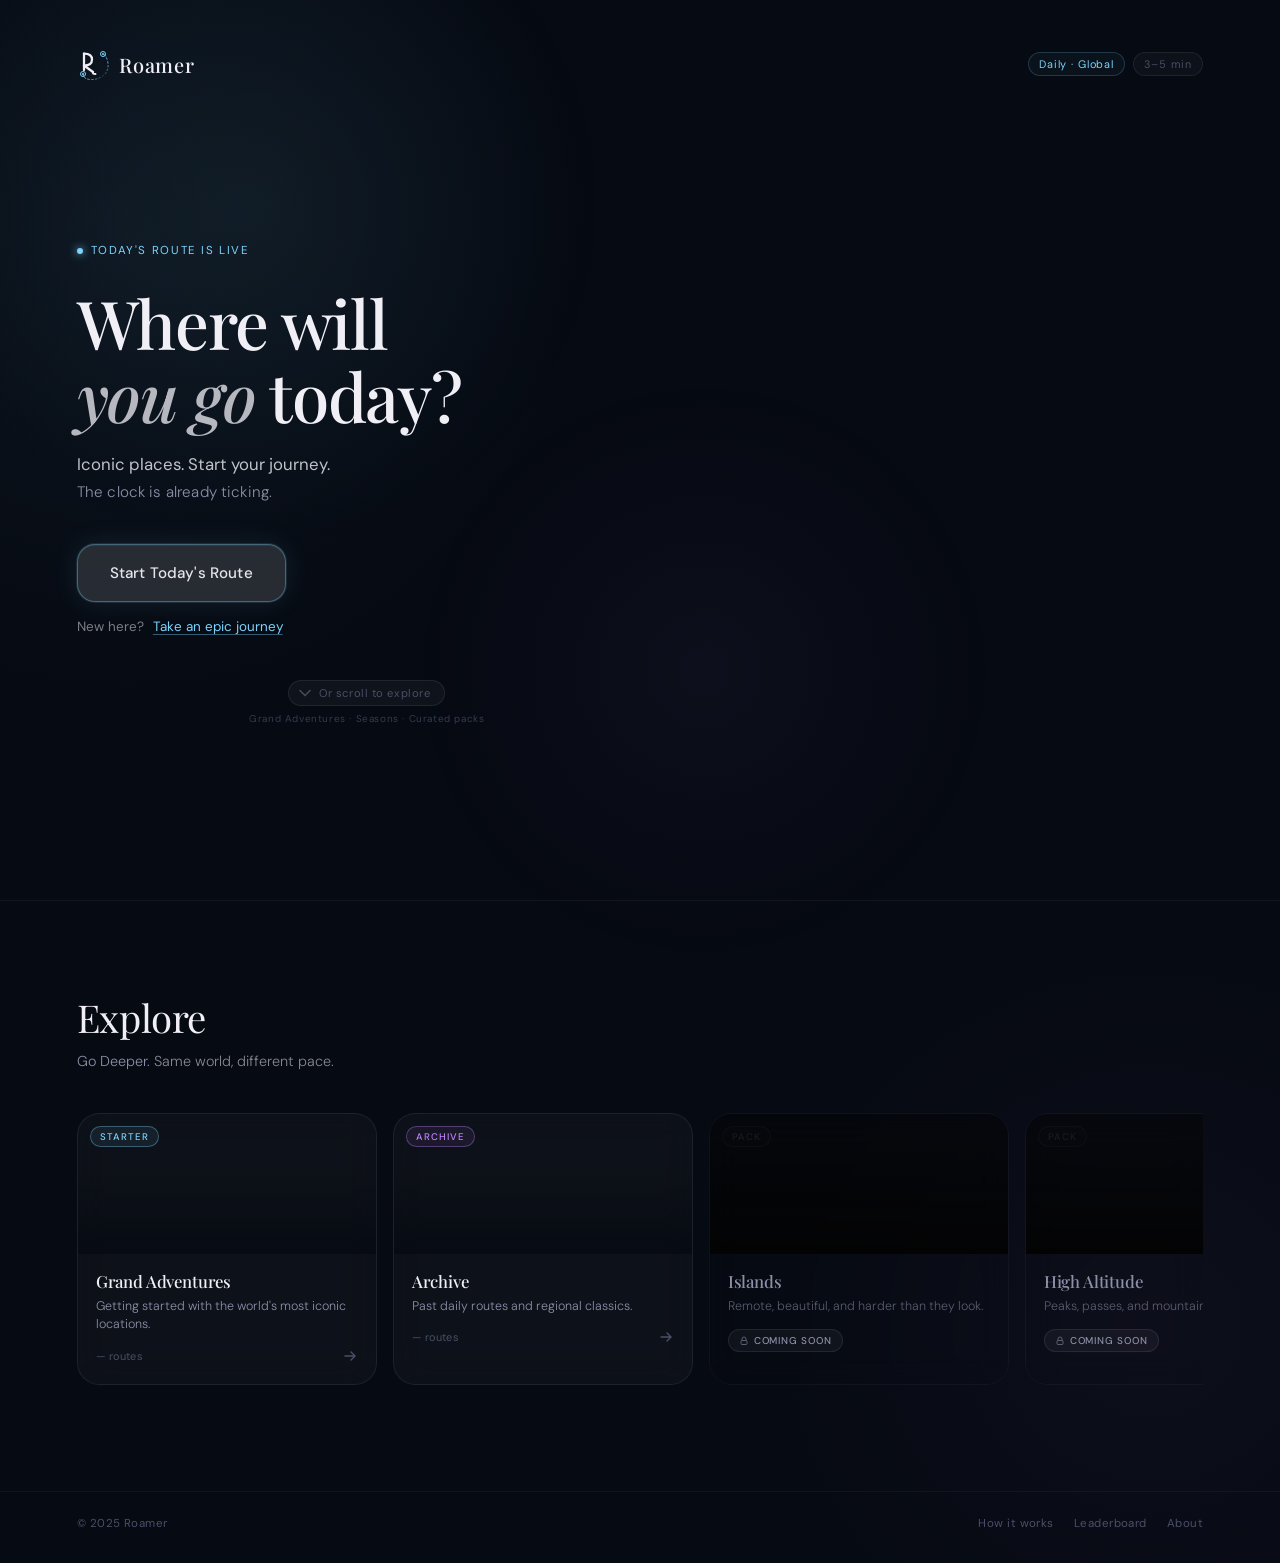
==== commit 75ebdd9e: "feat: rename Recent Travels pack to Archive (port of Kate v10) Co-Authored-By: Claude Sonnet 4.6 <no" ====
--- a/frontend/index.html
+++ b/frontend/index.html
@@ -124,8 +124,8 @@
         <span class="card-tag archive">Archive</span>
       </div>
       <div class="card-body">
-        <div class="card-title">Recent Travels</div>
-        <div class="card-desc">Recent trips you may have missed. Get on board.</div>
+        <div class="card-title">Archive</div>
+        <div class="card-desc">Past daily routes and regional classics.</div>
         <div class="card-meta">
           <span class="card-count" id="recent-count">— routes</span>
           <svg class="card-arrow" width="16" height="16" viewBox="0 0 16 16" fill="none">
--- a/frontend/roamer.css
+++ b/frontend/roamer.css
@@ -288,7 +288,7 @@
 /* Locked pack cards */
 .pack-card.locked {
   pointer-events: none;
-  background: var(--bg);
+  background: var(--bg-deep);
   border-color: rgba(255,255,255,0.04);
   box-shadow: none;
 }
@@ -301,9 +301,11 @@
 .pack-card.locked .card-body .card-desc  { color: var(--text-2); opacity: 0.6; }
 .card-lock-badge {
   display: inline-flex; align-items: center; gap: 5px;
-  font-size: 0.68rem; font-weight: 400; letter-spacing: 0.03em;
-  color: var(--text-2);
-  border: 1px solid rgba(255,255,255,0.1);
+  font-size: 0.62rem; font-weight: 500; letter-spacing: 0.08em;
+  text-transform: uppercase;
+  color: var(--text-muted, var(--text-2));
+  background: rgba(255,255,255,0.04);
+  border: 1px solid rgba(255,255,255,0.08);
   border-radius: 100px; padding: 4px 10px;
 }
 .card-lock-badge svg { opacity: 0.6; }
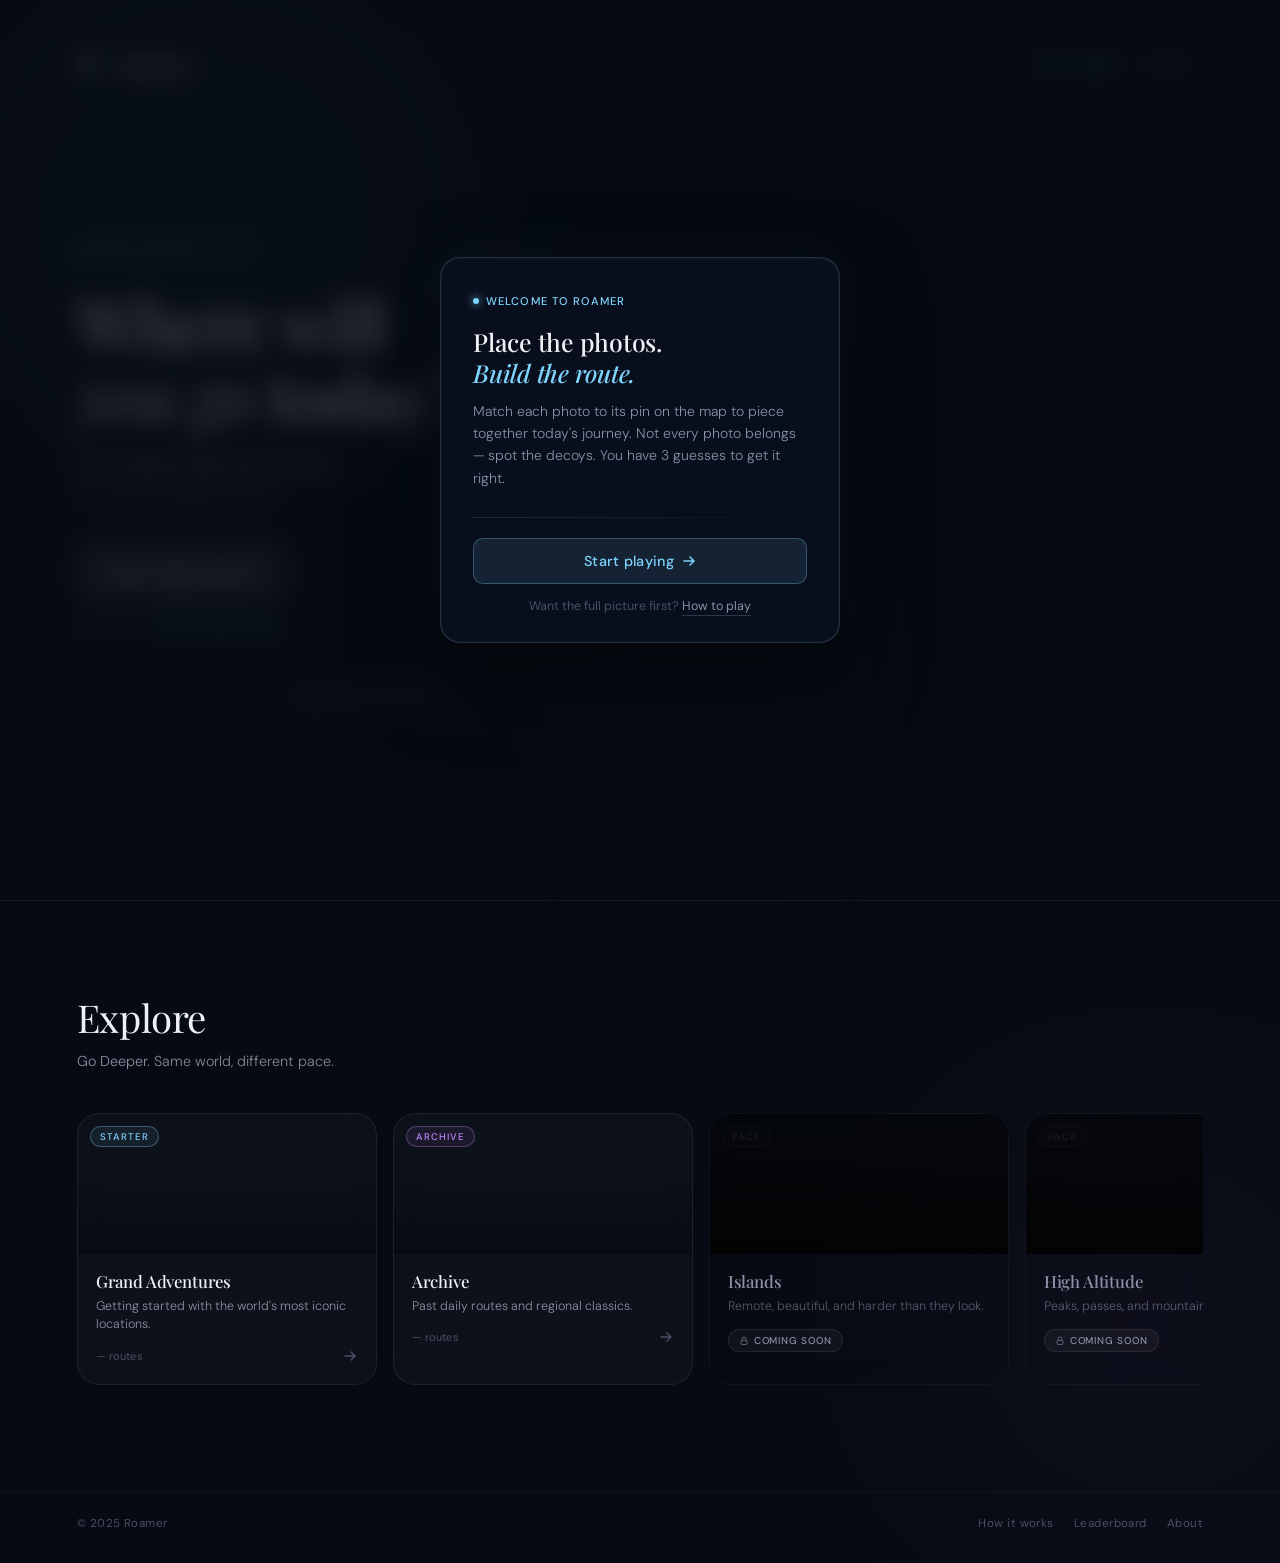
==== commit 2be6ad97: "feat: add onboarding system (welcome card, hints, how to play)" ====
--- a/frontend/index.html
+++ b/frontend/index.html
@@ -8,6 +8,8 @@
 <link href="https://fonts.googleapis.com/css2?family=Playfair+Display:ital,wght@0,400;0,500;0,600;1,400&family=DM+Sans:wght@300;400;500&display=swap" rel="stylesheet">
 <link rel="stylesheet" href="https://unpkg.com/leaflet@1.9.4/dist/leaflet.css" />
 <script src="https://unpkg.com/leaflet@1.9.4/dist/leaflet.js"></script>
+<script src="https://cdn.jsdelivr.net/npm/d3@7/dist/d3.min.js"></script>
+<script src="https://cdn.jsdelivr.net/npm/topojson-client@3/dist/topojson-client.min.js"></script>
 <link rel="stylesheet" href="roamer.css">
 </head>
 <body>
@@ -239,6 +241,7 @@
 <script src="roamer-globe.js"></script>
 <script src="roamer-engine.js"></script>
 <script src="roamer-lightbox.js"></script>
+<script src="roamer-onboarding.js"></script>
 
 </body>
 </html>
--- a/frontend/roamer.css
+++ b/frontend/roamer.css
@@ -356,13 +356,72 @@
 }
 
 .nav-brand { display: flex; align-items: center; gap: 9px; cursor: pointer; flex-shrink: 0; }
-.nav-wordmark { font-family: 'Playfair Display', serif; font-size: 1.1rem; font-weight: 500; letter-spacing: 0.04em; }
+.nav-wordmark { font-family: 'Playfair Display', serif; font-size: 1.1rem; font-weight: 500; letter-spacing: 0.04em; flex-shrink: 0; }
 
 .nav-right {
   display: flex; align-items: center; gap: 10px; flex: 1; justify-content: flex-end;
 }
 
-/* Route info injected into nav during play */
+/* Route info next to logo during play */
+.nav-sub-line {
+  display: flex;
+  align-items: center;
+  justify-content: flex-end;
+  gap: 6px;
+  padding: 0 0 8px;
+  font-size: 0.7rem;
+  color: var(--text-2);
+  letter-spacing: 0.04em;
+  white-space: nowrap;
+  border-bottom: 1px solid var(--border);
+  margin-bottom: 10px;
+}
+
+.nav-divider {
+  width: 1px;
+  height: 28px;
+  background: var(--border);
+  flex-shrink: 0;
+  margin: 0 4px;
+}
+
+.nav-route-info {
+  display: flex;
+  flex-direction: column;
+  gap: 2px;
+  min-width: 0;
+  align-items: flex-end;
+}
+
+.nav-route-name {
+  font-family: 'Playfair Display', serif;
+  font-size: 1.25rem;
+  font-weight: 400;
+  color: var(--text-2);
+  white-space: nowrap;
+  overflow: hidden;
+  text-overflow: ellipsis;
+  letter-spacing: 0.02em;
+  line-height: 1.2;
+}
+
+.nav-route-sub {
+  font-size: 0.62rem;
+  color: var(--text-3);
+  letter-spacing: 0.04em;
+  white-space: nowrap;
+  display: flex;
+  align-items: center;
+  gap: 6px;
+}
+
+.nav-pips {
+  display: inline-flex;
+  gap: 4px;
+  align-items: center;
+}
+
+/* Keep old nav-play-meta for any fallback */
 .nav-play-meta {
   display: flex;
   flex-direction: column;
@@ -461,7 +520,7 @@
   background: var(--bg-panel); border: 1px solid var(--border);
   border-radius: 14px; padding: 16px 18px; color: var(--text);
   cursor: pointer; text-align: left; font-family: 'DM Sans', sans-serif;
-  display: flex; align-items: center; gap: 14px;
+  display: flex; align-items: center; gap: 14px; position: relative;
   transition: border-color 0.2s, background 0.2s, transform 0.15s;
 }
 .route-btn:hover { background: rgba(125,211,252,0.04); border-color: var(--border-cyan); transform: translateY(-2px); }
@@ -496,19 +555,67 @@
 .guess-label { font-size: 0.6rem; text-transform: uppercase; letter-spacing: 0.12em; color: var(--text-3); margin-bottom: 8px; text-align: center; }
 .active-label { color: rgba(125,211,252,0.5); }
 
-.submit-wrap { text-align: center; margin-top: 10px; }
-.submit-btn {
-  border: none; padding: 10px 28px; border-radius: 12px;
-  font-size: 0.82rem; font-weight: 500; font-family: 'DM Sans', sans-serif;
-  letter-spacing: 0.02em; transition: all 0.2s; cursor: pointer;
-}
-.submit-btn.active {
-  background: rgba(125,211,252,0.13); border: 1px solid rgba(125,211,252,0.35);
-  color: var(--text); backdrop-filter: blur(12px);
-  box-shadow: 0 0 24px rgba(125,211,252,0.1);
-}
-.submit-btn.active:hover { background: rgba(125,211,252,0.2); border-color: rgba(125,211,252,0.55); }
-.submit-btn.inactive { background: rgba(255,255,255,0.04); border: 1px solid rgba(255,255,255,0.06); color: var(--text-3); cursor: default; }
+
+
+/* Floating submit button — appears when all slots are filled */
+.floating-submit {
+  position: fixed;
+  bottom: 28px;
+  left: 50%;
+  transform: translateX(-50%) translateY(80px);
+  z-index: 200;
+  opacity: 0;
+  pointer-events: none;
+  transition: transform 0.3s cubic-bezier(0.34, 1.56, 0.64, 1), opacity 0.2s ease;
+  white-space: nowrap;
+}
+.floating-submit.visible {
+  transform: translateX(-50%) translateY(0);
+  opacity: 1;
+  pointer-events: auto;
+}
+.floating-submit-btn {
+  display: inline-flex;
+  align-items: center;
+  gap: 8px;
+  padding: 14px 32px;
+  border-radius: 100px;
+  border: 1px solid rgba(125,211,252,0.5);
+  background: rgba(10, 18, 36, 0.82);
+  backdrop-filter: blur(20px);
+  -webkit-backdrop-filter: blur(20px);
+  color: var(--text);
+  font-family: 'DM Sans', sans-serif;
+  font-size: 0.92rem;
+  font-weight: 500;
+  letter-spacing: 0.02em;
+  cursor: pointer;
+  box-shadow:
+    0 0 0 1px rgba(125,211,252,0.15),
+    0 0 32px rgba(125,211,252,0.18),
+    0 8px 24px rgba(0,0,0,0.55);
+  transition: background 0.2s, border-color 0.2s, box-shadow 0.2s, transform 0.15s;
+  -webkit-tap-highlight-color: transparent;
+}
+.floating-submit-btn:hover {
+  background: rgba(125,211,252,0.14);
+  border-color: rgba(125,211,252,0.75);
+  box-shadow:
+    0 0 0 1px rgba(125,211,252,0.25),
+    0 0 44px rgba(125,211,252,0.28),
+    0 8px 28px rgba(0,0,0,0.6);
+}
+.floating-submit-btn:active {
+  transform: scale(0.97);
+}
+.floating-submit-arrow {
+  font-size: 1rem;
+  line-height: 1;
+  transition: transform 0.2s;
+}
+.floating-submit-btn:hover .floating-submit-arrow {
+  transform: translateX(3px);
+}
 
 .reveal-grid { display: flex; flex-wrap: wrap; justify-content: center; gap: 12px; margin-bottom: 20px; }
 .reveal-card { position: relative; width: clamp(110px, 28vw, 140px); border-radius: 12px; overflow: hidden; border: 1px solid var(--border); }
@@ -539,6 +646,98 @@
 
 
 /* ═══════════════════════════════════════════════════════
+   COMPLETION SCREEN — drc-* components
+   ═══════════════════════════════════════════════════════ */
+
+.completion-layout { max-width: 600px; margin: 0 auto; padding-bottom: 40px; }
+
+/* Map hero — top corners rounded, bottom flat to fuse with perf band */
+.drc-map-wrap { border-radius: 16px 16px 0 0; overflow: hidden; border: 1px solid var(--border); border-bottom: none; }
+.drc-map-wrap #leaflet-map { height: min(50vh, 400px); min-height: 260px; }
+
+/* Perf + metrics band fused to map bottom */
+.drc-perf-band {
+  background: var(--bg-panel);
+  border: 1px solid var(--border);
+  border-top: none;
+  border-radius: 0 0 16px 16px;
+  padding: 18px 20px 16px;
+  text-align: center;
+  margin-bottom: 16px;
+}
+.drc-perf { font-family: 'Playfair Display', serif; font-size: 2.6rem; font-weight: 500; letter-spacing: -0.03em; line-height: 1; }
+.drc-perf-band .drc-perf { font-size: 2.2rem; margin-bottom: 12px; }
+.drc-perf-band .drc-metrics { margin-bottom: 0; }
+
+/* Metrics row */
+.drc-metrics { display: flex; align-items: stretch; border-radius: 12px; overflow: hidden; border: 1px solid var(--border); margin-bottom: 24px; }
+.drc-metric { flex: 1; padding: 14px 6px; display: flex; flex-direction: column; align-items: center; gap: 5px; min-width: 0; }
+.drc-metric-divider { width: 1px; background: var(--border); align-self: stretch; flex-shrink: 0; }
+.drc-metric-val { font-size: 1.3rem; font-weight: 700; color: var(--text); white-space: nowrap; font-variant-numeric: tabular-nums; letter-spacing: -0.02em; line-height: 1; }
+.drc-metric-of { font-size: 0.78rem; font-weight: 400; color: var(--text-3); }
+.drc-metric-label { font-size: 0.6rem; color: var(--text-3); text-transform: uppercase; letter-spacing: 0.08em; }
+
+/* Guess history with visual photo cells */
+.drc-guess-history { margin-bottom: 16px; }
+.drc-guess-row { background: var(--bg-panel); border: 1px solid var(--border); border-radius: 12px; padding: 12px 14px; margin-bottom: 8px; }
+.drc-guess-header { display: flex; align-items: center; justify-content: space-between; margin-bottom: 8px; }
+.drc-guess-label { font-size: 0.68rem; font-weight: 500; color: var(--text-2); letter-spacing: 0.06em; }
+.drc-guess-score { font-size: 0.68rem; font-weight: 600; letter-spacing: 0.04em; }
+.drc-guess-cells { display: flex; flex-wrap: wrap; gap: 6px; justify-content: center; }
+.drc-guess-cell { width: clamp(42px, 12vw, 56px); height: clamp(32px, 9vw, 42px); border-radius: 7px; position: relative; overflow: hidden; }
+.drc-guess-cell img { width: 100%; height: 100%; object-fit: cover; display: block; }
+.drc-cell-overlay { position: absolute; inset: 0; display: flex; align-items: center; justify-content: center; }
+.drc-cell-icon { width: 18px; height: 18px; border-radius: 50%; display: flex; align-items: center; justify-content: center; font-size: 0.55rem; font-weight: 700; color: #fff; }
+
+/* Share row */
+.drc-share-row { display: flex; align-items: center; gap: 10px; margin-bottom: 16px; justify-content: center; background: var(--bg-panel); border: 1px solid var(--border); border-radius: 14px; padding: 14px 18px; }
+.drc-share-grid { font-size: 1.1rem; line-height: 1.7; text-align: left; flex-shrink: 0; }
+.drc-share-copy { background: rgba(255,255,255,0.06); border: 1px solid var(--border); color: var(--text-2); padding: 6px 14px; border-radius: 8px; cursor: pointer; font-family: inherit; font-size: 0.72rem; transition: background 0.2s; white-space: nowrap; }
+.drc-share-copy:hover { background: rgba(255,255,255,0.1); }
+
+/* Stop list */
+.drc-stop-list { display: flex; flex-direction: column; margin-bottom: 10px; border-radius: 14px; overflow: hidden; border: 1px solid var(--border); }
+.drc-stop-item { display: flex; align-items: center; gap: 12px; padding: 10px 14px; background: var(--bg-panel); transition: background 0.15s; }
+.drc-stop-item:hover { background: rgba(255,255,255,0.025); }
+.drc-stop-item + .drc-stop-item { border-top: 1px solid var(--border); }
+.drc-stop-img-wrap { position: relative; flex-shrink: 0; }
+.drc-stop-img { width: 52px; height: 52px; object-fit: cover; border-radius: 8px; display: block; }
+.drc-stop-badge { position: absolute; bottom: -4px; right: -4px; width: 18px; height: 18px; border-radius: 50%; font-size: 0.6rem; font-weight: 700; color: #fff; display: flex; align-items: center; justify-content: center; border: 1.5px solid var(--bg-panel); }
+.drc-badge-correct { background: #16a34a; }
+.drc-badge-wrong   { background: #dc2626; }
+.drc-stop-details { min-width: 0; flex: 1; }
+.drc-stop-num-label { font-size: 0.62rem; color: var(--text-3); text-transform: uppercase; letter-spacing: 0.08em; margin-bottom: 2px; }
+.drc-stop-name-label { font-size: 0.9rem; font-weight: 500; color: var(--text); }
+.drc-stop-your-guess { font-size: 0.7rem; color: #f87171; margin-top: 2px; }
+.drc-decoys { font-size: 0.68rem; color: var(--text-3); text-align: center; margin-bottom: 16px; }
+
+/* Route blurb */
+.drc-fact { background: var(--bg-panel); border: 1px solid var(--border); border-radius: 14px; padding: 18px; margin-bottom: 16px; text-align: left; }
+.drc-fact-text { font-size: 0.83rem; color: var(--text-2); line-height: 1.65; font-style: italic; }
+
+/* Reactions */
+.drc-reaction-prompt { font-size: 0.68rem; color: var(--text-3); margin-bottom: 8px; }
+.drc-reactions { background: var(--bg-panel); border: 1px solid var(--border); border-radius: 14px; padding: 14px; display: flex; flex-direction: column; gap: 6px; margin-bottom: 20px; }
+.drc-reaction {
+  display: flex; align-items: center; gap: 10px;
+  background: rgba(255,255,255,0.02); border: 1px solid var(--border);
+  border-radius: 10px; padding: 11px 14px; cursor: pointer;
+  transition: background 0.15s, border-color 0.15s;
+  font-family: 'DM Sans', sans-serif; text-align: left; width: 100%;
+}
+.drc-reaction:hover { background: rgba(255,255,255,0.05); }
+.drc-reaction:active { transform: scale(0.99); }
+.drc-reaction-icon { font-size: 1rem; flex-shrink: 0; width: 22px; text-align: center; }
+.drc-reaction-label { font-size: 0.83rem; color: var(--text-2); font-weight: 400; }
+.drc-reaction-active { background: rgba(125,211,252,0.06); border-color: rgba(125,211,252,0.3); }
+.drc-reaction-active .drc-reaction-label { color: var(--text); font-weight: 500; }
+.drc-reaction-check { margin-left: auto; font-size: 0.75rem; color: var(--cyan); opacity: 0; transition: opacity 0.15s; }
+.drc-reaction-active .drc-reaction-check { opacity: 1; }
+
+.drc-actions { display: flex; gap: 10px; justify-content: center; margin-bottom: 16px; flex-wrap: wrap; }
+
+
+/* ═══════════════════════════════════════════════════════
    COLLAPSIBLE MAP PANEL
    ═══════════════════════════════════════════════════════ */
 
@@ -697,6 +896,47 @@
 
 
 /* ═══════════════════════════════════════════════════════
+   DESKTOP TWO-COLUMN LAYOUT (≥769px, non-landscape)
+   ═══════════════════════════════════════════════════════ */
+
+.play-desktop-row {
+  display: grid;
+  grid-template-columns: 1fr 1.2fr;
+  gap: 14px;
+  align-items: flex-start;
+  width: 100%;
+}
+
+@media (min-width: 960px) {
+  .play-desktop-row {
+    grid-template-columns: 1fr 1.1fr;
+    gap: 20px;
+  }
+}
+
+@media (min-width: 1100px) {
+  .play-desktop-row {
+    grid-template-columns: 1fr 1.2fr;
+    gap: 24px;
+  }
+}
+
+/* Sticky map column */
+.play-desktop-map {
+  position: sticky;
+  top: 12px;
+}
+
+.play-desktop-map .map-panel {
+  margin-bottom: 0;
+}
+
+/* Desktop cards: 16/9 aspect ratio */
+.tap-grid-desktop .tap-card {
+  aspect-ratio: 16 / 9 !important;
+}
+
+/* ═══════════════════════════════════════════════════════
    LANDSCAPE SIDE-BY-SIDE LAYOUT
    ═══════════════════════════════════════════════════════ */
 
@@ -737,6 +977,14 @@
   grid-template-columns: repeat(3, 1fr) !important;
 }
 
+
+/* Desktop: guess history sits below the two-column grid, full width */
+@media (min-width: 769px) {
+  .guess-history-panel {
+    margin-top: 8px;
+    margin-bottom: 8px;
+  }
+}
 
 /* ═══════════════════════════════════════════════════════
    GUESS HISTORY — compact horizontal strips
@@ -773,11 +1021,19 @@
 
 .frozen-label {
   display: flex;
-  flex-direction: column;
   align-items: center;
-  gap: 2px;
+  justify-content: center;
   flex-shrink: 0;
   width: 28px;
+}
+
+.frozen-guess-label {
+  flex-shrink: 0;
+  font-size: 0.62rem;
+  font-weight: 500;
+  color: var(--text-3);
+  white-space: nowrap;
+  padding-left: 2px;
 }
 
 .frozen-thumbs {
@@ -792,8 +1048,327 @@
 
 
 /* ═══════════════════════════════════════════════════════
-   RESPONSIVE
+   MOBILE PHOTO TRAY (≤768px)
    ═══════════════════════════════════════════════════════ */
+
+.mt-tray {
+  display: flex;
+  flex-direction: column;
+  gap: 0;
+  overflow: hidden;
+  margin-bottom: 10px;
+  border-radius: 18px;
+}
+
+/* Featured photo */
+.mt-featured-wrap {
+  padding: 10px 10px 6px;
+}
+
+.mt-featured {
+  position: relative;
+  width: 100%;
+  aspect-ratio: 16 / 9;
+  border-radius: 12px;
+  overflow: hidden;
+  border: 2px solid var(--border);
+  transition: border-color 0.15s, box-shadow 0.15s;
+  cursor: pointer;
+  -webkit-tap-highlight-color: transparent;
+  user-select: none;
+}
+
+.mt-featured img {
+  width: 100%;
+  height: 100%;
+  object-fit: cover;
+  display: block;
+  pointer-events: none;
+  user-select: none;
+  -webkit-user-drag: none;
+}
+
+/* State overlays */
+.mt-feat-overlay {
+  position: absolute;
+  inset: 0;
+  pointer-events: none;
+}
+
+.mt-feat-selected {
+  background: linear-gradient(135deg, rgba(125,211,252,0.12) 0%, transparent 60%);
+}
+
+.mt-feat-placed {
+  background: rgba(0,0,0,0.38);
+}
+
+.mt-feat-locked {
+  background: rgba(0,0,0,0.22);
+}
+
+.mt-feat-elim {
+  background: rgba(127,29,29,0.48);
+}
+
+.mt-feat-userdecoy {
+  background: rgba(154,52,18,0.35);
+}
+
+/* Featured badges */
+.mt-feat-badge {
+  position: absolute;
+  bottom: 10px;
+  left: 10px;
+  padding: 4px 10px;
+  border-radius: 100px;
+  font-size: 0.68rem;
+  font-weight: 500;
+  letter-spacing: 0.06em;
+  white-space: nowrap;
+  pointer-events: none;
+}
+
+.mt-badge-placed {
+  background: rgba(6,10,18,0.82);
+  border: 1px solid rgba(125,211,252,0.4);
+  color: var(--cyan);
+}
+
+.mt-badge-locked {
+  background: rgba(22,101,52,0.88);
+  border: 1px solid #4ade80;
+  color: #4ade80;
+}
+
+.mt-badge-elim {
+  background: rgba(127,29,29,0.88);
+  border: 1px solid #f87171;
+  color: #f87171;
+}
+
+.mt-badge-userdecoy {
+  background: rgba(154,52,18,0.88);
+  border: 1px solid #fb923c;
+  color: #fb923c;
+}
+
+/* "tap a pin" hint */
+.mt-feat-hint {
+  position: absolute;
+  bottom: 10px;
+  right: 10px;
+  font-size: 0.68rem;
+  color: var(--cyan);
+  background: rgba(6,10,18,0.78);
+  border: 1px solid rgba(125,211,252,0.3);
+  border-radius: 100px;
+  padding: 4px 10px;
+  pointer-events: none;
+  white-space: nowrap;
+}
+
+/* Decoy? flag button */
+.mt-decoy-btn {
+  position: absolute;
+  bottom: 8px;
+  right: 8px;
+  padding: 4px 10px;
+  border-radius: 100px;
+  font-size: 0.65rem;
+  font-weight: 500;
+  letter-spacing: 0.06em;
+  background: rgba(6,10,18,0.78);
+  border: 1px solid rgba(255,255,255,0.15);
+  color: var(--text-2);
+  cursor: pointer;
+  z-index: 4;
+  -webkit-tap-highlight-color: transparent;
+  transition: background 0.15s, border-color 0.15s;
+}
+.mt-decoy-btn:active {
+  background: rgba(154,52,18,0.5);
+  border-color: #fb923c;
+  color: #fb923c;
+}
+
+/* Unflag button */
+.mt-unflag-btn {
+  position: absolute;
+  bottom: 8px;
+  right: 8px;
+  padding: 4px 10px;
+  border-radius: 100px;
+  font-size: 0.65rem;
+  font-weight: 500;
+  letter-spacing: 0.06em;
+  background: rgba(154,52,18,0.7);
+  border: 1px solid #fb923c;
+  color: #fb923c;
+  cursor: pointer;
+  z-index: 4;
+  -webkit-tap-highlight-color: transparent;
+  pointer-events: all;
+}
+
+/* Expand button on featured */
+.mt-expand-btn {
+  position: absolute;
+  top: 8px;
+  right: 8px;
+  width: 28px;
+  height: 28px;
+  border-radius: 8px;
+  background: rgba(6,10,18,0.72);
+  border: 1px solid rgba(255,255,255,0.12);
+  display: flex;
+  align-items: center;
+  justify-content: center;
+  cursor: pointer;
+  z-index: 5;
+  -webkit-tap-highlight-color: transparent;
+  backdrop-filter: blur(4px);
+}
+
+/* Thumbnail strip */
+.mt-strip {
+  display: flex;
+  flex-direction: row;
+  gap: 6px;
+  overflow-x: auto;
+  padding: 0 10px 10px;
+  -ms-overflow-style: none;
+  scrollbar-width: none;
+  scroll-behavior: smooth;
+}
+.mt-strip::-webkit-scrollbar { display: none; }
+
+.mt-thumb {
+  flex-shrink: 0;
+  width: 54px;
+  height: 54px;
+  border-radius: 9px;
+  overflow: hidden;
+  border: 2px solid var(--border);
+  cursor: pointer;
+  position: relative;
+  transition: border-color 0.15s, opacity 0.15s, transform 0.15s;
+  -webkit-tap-highlight-color: transparent;
+  opacity: 0.7;
+}
+
+.mt-thumb img {
+  width: 100%;
+  height: 100%;
+  object-fit: cover;
+  display: block;
+  pointer-events: none;
+  user-select: none;
+  -webkit-user-drag: none;
+}
+
+/* Thumbnail state classes */
+.mt-thumb.mt-active {
+  border-color: var(--cyan);
+  opacity: 1;
+  transform: scale(1.06);
+}
+
+.mt-thumb.mt-selected {
+  border-color: var(--cyan);
+  opacity: 1;
+  box-shadow: 0 0 10px rgba(125,211,252,0.45);
+}
+
+.mt-thumb.mt-locked {
+  border-color: #4ade80;
+  opacity: 0.8;
+}
+
+.mt-thumb.mt-picked {
+  border-color: rgba(125,211,252,0.4);
+  opacity: 0.45;
+}
+
+.mt-thumb.mt-elim {
+  border-color: rgba(248,113,113,0.4);
+  opacity: 0.3;
+}
+
+.mt-thumb.mt-user-decoy {
+  border-color: rgba(251,146,60,0.5);
+  opacity: 0.55;
+}
+
+.mt-thumb.mt-hist-yellow {
+  border-color: #facc15;
+  opacity: 0.9;
+}
+
+.mt-thumb.mt-hist-red {
+  border-color: #f87171;
+  opacity: 0.5;
+}
+
+/* Dot badges on thumbnails */
+.mt-dot-badge {
+  position: absolute;
+  bottom: 2px;
+  right: 2px;
+  min-width: 14px;
+  height: 14px;
+  padding: 0 2px;
+  border-radius: 7px;
+  font-size: 0.42rem;
+  font-weight: 700;
+  display: flex;
+  align-items: center;
+  justify-content: center;
+  border: 1px solid rgba(0,0,0,0.5);
+  line-height: 1;
+  pointer-events: none;
+}
+
+.mt-dot-locked {
+  background: rgba(22,101,52,0.92);
+  color: #4ade80;
+  border-color: #4ade80;
+}
+
+.mt-dot-placed {
+  background: rgba(6,10,18,0.85);
+  color: var(--cyan);
+  border-color: rgba(125,211,252,0.5);
+}
+
+.mt-dot-elim {
+  background: rgba(127,29,29,0.92);
+  color: #f87171;
+  border-color: #f87171;
+}
+
+.mt-dot-wrongslot {
+  background: rgba(113,63,18,0.92);
+  color: #facc15;
+  border-color: #facc15;
+}
+
+/* Hide desktop grid on mobile */
+@media (max-width: 768px) {
+  .tap-grid-desktop {
+    display: none !important;
+  }
+}
+
+/* Hide mobile tray on desktop */
+@media (min-width: 769px) {
+  .mt-tray {
+    display: none !important;
+  }
+}
+
+
+
 
 @media (max-width: 600px) {
   #globe-canvas { width: 100vw; right: -20vw; opacity: 0.22; }
@@ -815,7 +1390,6 @@
   .reveal-grid { gap: 8px; }
   .results-actions { flex-direction: column; align-items: center; }
   .btn-retry, .btn-menu { width: 100%; max-width: 280px; text-align: center; }
-  .submit-btn { width: 100%; padding: 14px 20px; }
   .route-grid { grid-template-columns: 1fr; }
   .route-btn { padding: 14px 16px; }
   .daily-card { padding: 20px 18px; }
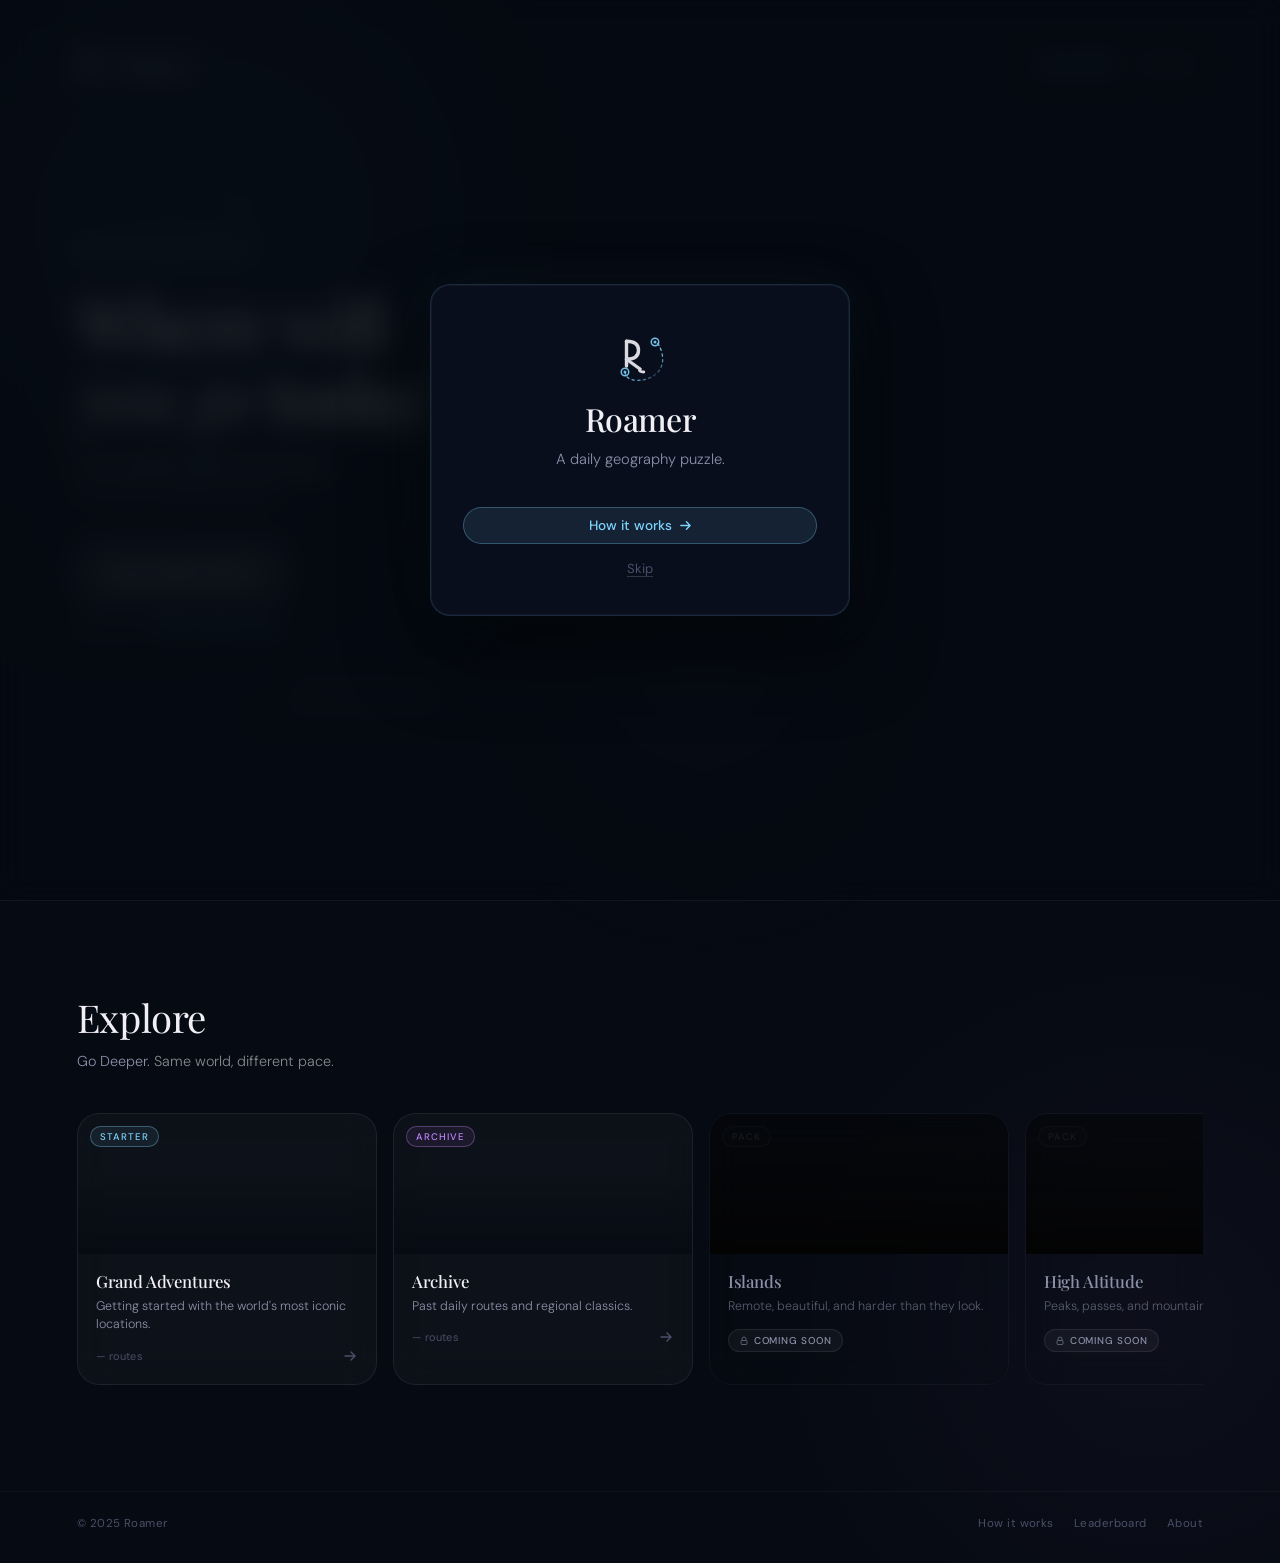
==== commit 56ab770d: "feat: onboarding overhaul, decoy button improvements, mobile submit button fix" ====
--- a/frontend/index.html
+++ b/frontend/index.html
@@ -227,6 +227,7 @@
       <div class="lb-img-inner" id="lb-img-inner">
         <img id="lb-img" src="" alt=""/>
         <div class="lb-badge" id="lb-badge"></div>
+        <button class="lb-decoy-btn" id="lb-decoy-btn" style="display:none;">Mark as Decoy</button>
       </div>
       <div class="lb-elim-banner" id="lb-elim-banner"></div>
     </div>
--- a/frontend/roamer.css
+++ b/frontend/roamer.css
@@ -608,6 +608,25 @@
 .floating-submit-btn:active {
   transform: scale(0.97);
 }
+.floating-submit-btn.floating-submit-btn-inactive {
+  cursor: default;
+  color: var(--text-3);
+  border-color: rgba(255,255,255,0.1);
+  background: rgba(10, 18, 36, 0.72);
+  box-shadow:
+    0 0 0 1px rgba(255,255,255,0.04),
+    0 4px 16px rgba(0,0,0,0.4);
+}
+.floating-submit-btn.floating-submit-btn-inactive:hover {
+  background: rgba(10, 18, 36, 0.72);
+  border-color: rgba(255,255,255,0.1);
+  box-shadow:
+    0 0 0 1px rgba(255,255,255,0.04),
+    0 4px 16px rgba(0,0,0,0.4);
+}
+.floating-submit-btn.floating-submit-btn-inactive:active {
+  transform: none;
+}
 .floating-submit-arrow {
   font-size: 1rem;
   line-height: 1;
@@ -818,6 +837,47 @@
   color: #f87171; pointer-events: none; white-space: nowrap;
 }
 .lb-elim-banner.visible { display: flex; }
+
+/* Lightbox decoy toggle button — overlaid on photo, bottom-center */
+.lb-decoy-btn {
+  position: absolute;
+  bottom: 12px;
+  left: 50%;
+  transform: translateX(-50%);
+  display: flex;
+  align-items: center;
+  justify-content: center;
+  padding: 6px 18px;
+  border-radius: 100px;
+  font-family: 'DM Sans', sans-serif;
+  font-size: 0.72rem;
+  font-weight: 600;
+  letter-spacing: 0.08em;
+  background: rgba(6,10,18,0.78);
+  border: 1px solid rgba(255,255,255,0.18);
+  color: var(--text-2);
+  cursor: pointer;
+  z-index: 3;
+  transition: background 0.15s, border-color 0.15s, color 0.15s;
+  -webkit-tap-highlight-color: transparent;
+  white-space: nowrap;
+  backdrop-filter: blur(4px);
+}
+.lb-decoy-btn:hover {
+  background: rgba(154,52,18,0.35);
+  border-color: rgba(251,146,60,0.6);
+  color: #fb923c;
+}
+.lb-decoy-btn.lb-decoy-flagged {
+  background: rgba(154,52,18,0.7);
+  border-color: #fb923c;
+  color: #fb923c;
+}
+.lb-decoy-btn.lb-decoy-flagged:hover {
+  background: rgba(154,52,18,0.35);
+  border-color: rgba(251,146,60,0.4);
+  color: var(--text-2);
+}
 .lb-name {
   position: absolute; bottom: 24px; left: 0; right: 0;
   text-align: center; font-size: 0.75rem; color: var(--text-3); letter-spacing: 0.06em;
@@ -1157,7 +1217,7 @@
 .mt-feat-hint {
   position: absolute;
   bottom: 10px;
-  right: 10px;
+  left: 10px;
   font-size: 0.68rem;
   color: var(--cyan);
   background: rgba(6,10,18,0.78);
@@ -1166,33 +1226,53 @@
   padding: 4px 10px;
   pointer-events: none;
   white-space: nowrap;
-}
-
-/* Decoy? flag button */
+  z-index: 5;
+}
+
+/* "Mark as decoy" flag button */
 .mt-decoy-btn {
   position: absolute;
   bottom: 8px;
   right: 8px;
-  padding: 4px 10px;
+  padding: 5px 11px;
   border-radius: 100px;
-  font-size: 0.65rem;
+  font-size: 0.68rem;
   font-weight: 500;
-  letter-spacing: 0.06em;
+  letter-spacing: 0.04em;
   background: rgba(6,10,18,0.78);
-  border: 1px solid rgba(255,255,255,0.15);
+  border: 1px solid rgba(255,255,255,0.18);
   color: var(--text-2);
   cursor: pointer;
   z-index: 4;
   -webkit-tap-highlight-color: transparent;
-  transition: background 0.15s, border-color 0.15s;
-}
-.mt-decoy-btn:active {
-  background: rgba(154,52,18,0.5);
+  transition: background 0.15s, border-color 0.15s, color 0.15s;
+}
+/* Brighter when the card is armed/selected */
+.mt-decoy-btn.mt-decoy-btn-active {
+  background: rgba(154,52,18,0.25);
+  border-color: rgba(251,146,60,0.6);
+  color: #fb923c;
+}
+.mt-decoy-btn:not(.mt-decoy-btn-flagged):hover,
+.mt-decoy-btn:not(.mt-decoy-btn-flagged):active {
+  background: rgba(154,52,18,0.45);
   border-color: #fb923c;
   color: #fb923c;
 }
-
-/* Unflag button */
+/* "Not a decoy" unflag state */
+.mt-decoy-btn.mt-decoy-btn-flagged {
+  background: rgba(154,52,18,0.7);
+  border-color: #fb923c;
+  color: #fb923c;
+}
+.mt-decoy-btn.mt-decoy-btn-flagged:hover,
+.mt-decoy-btn.mt-decoy-btn-flagged:active {
+  background: rgba(154,52,18,0.4);
+  border-color: rgba(251,146,60,0.5);
+  color: var(--text-2);
+}
+
+/* Unflag button (legacy — kept for safety) */
 .mt-unflag-btn {
   position: absolute;
   bottom: 8px;
@@ -1231,6 +1311,38 @@
 }
 
 /* Thumbnail strip */
+/* Mobile in-tray submit button */
+#mt-submit-slot {
+  padding: 6px 10px 2px;
+}
+.mt-submit-btn {
+  display: block;
+  width: 100%;
+  padding: 11px 20px;
+  border-radius: 100px;
+  border: 1px solid rgba(125,211,252,0.5);
+  background: rgba(10,18,36,0.82);
+  backdrop-filter: blur(20px);
+  -webkit-backdrop-filter: blur(20px);
+  color: var(--text);
+  font-family: 'DM Sans', sans-serif;
+  font-size: 0.88rem;
+  font-weight: 500;
+  letter-spacing: 0.02em;
+  cursor: pointer;
+  text-align: center;
+  box-shadow: 0 0 0 1px rgba(125,211,252,0.15), 0 0 24px rgba(125,211,252,0.15);
+  transition: background 0.2s, border-color 0.2s;
+  -webkit-tap-highlight-color: transparent;
+}
+.mt-submit-btn.mt-submit-btn-inactive {
+  cursor: default;
+  color: var(--text-3);
+  border-color: rgba(255,255,255,0.1);
+  background: rgba(10,18,36,0.6);
+  box-shadow: none;
+}
+
 .mt-strip {
   display: flex;
   flex-direction: row;
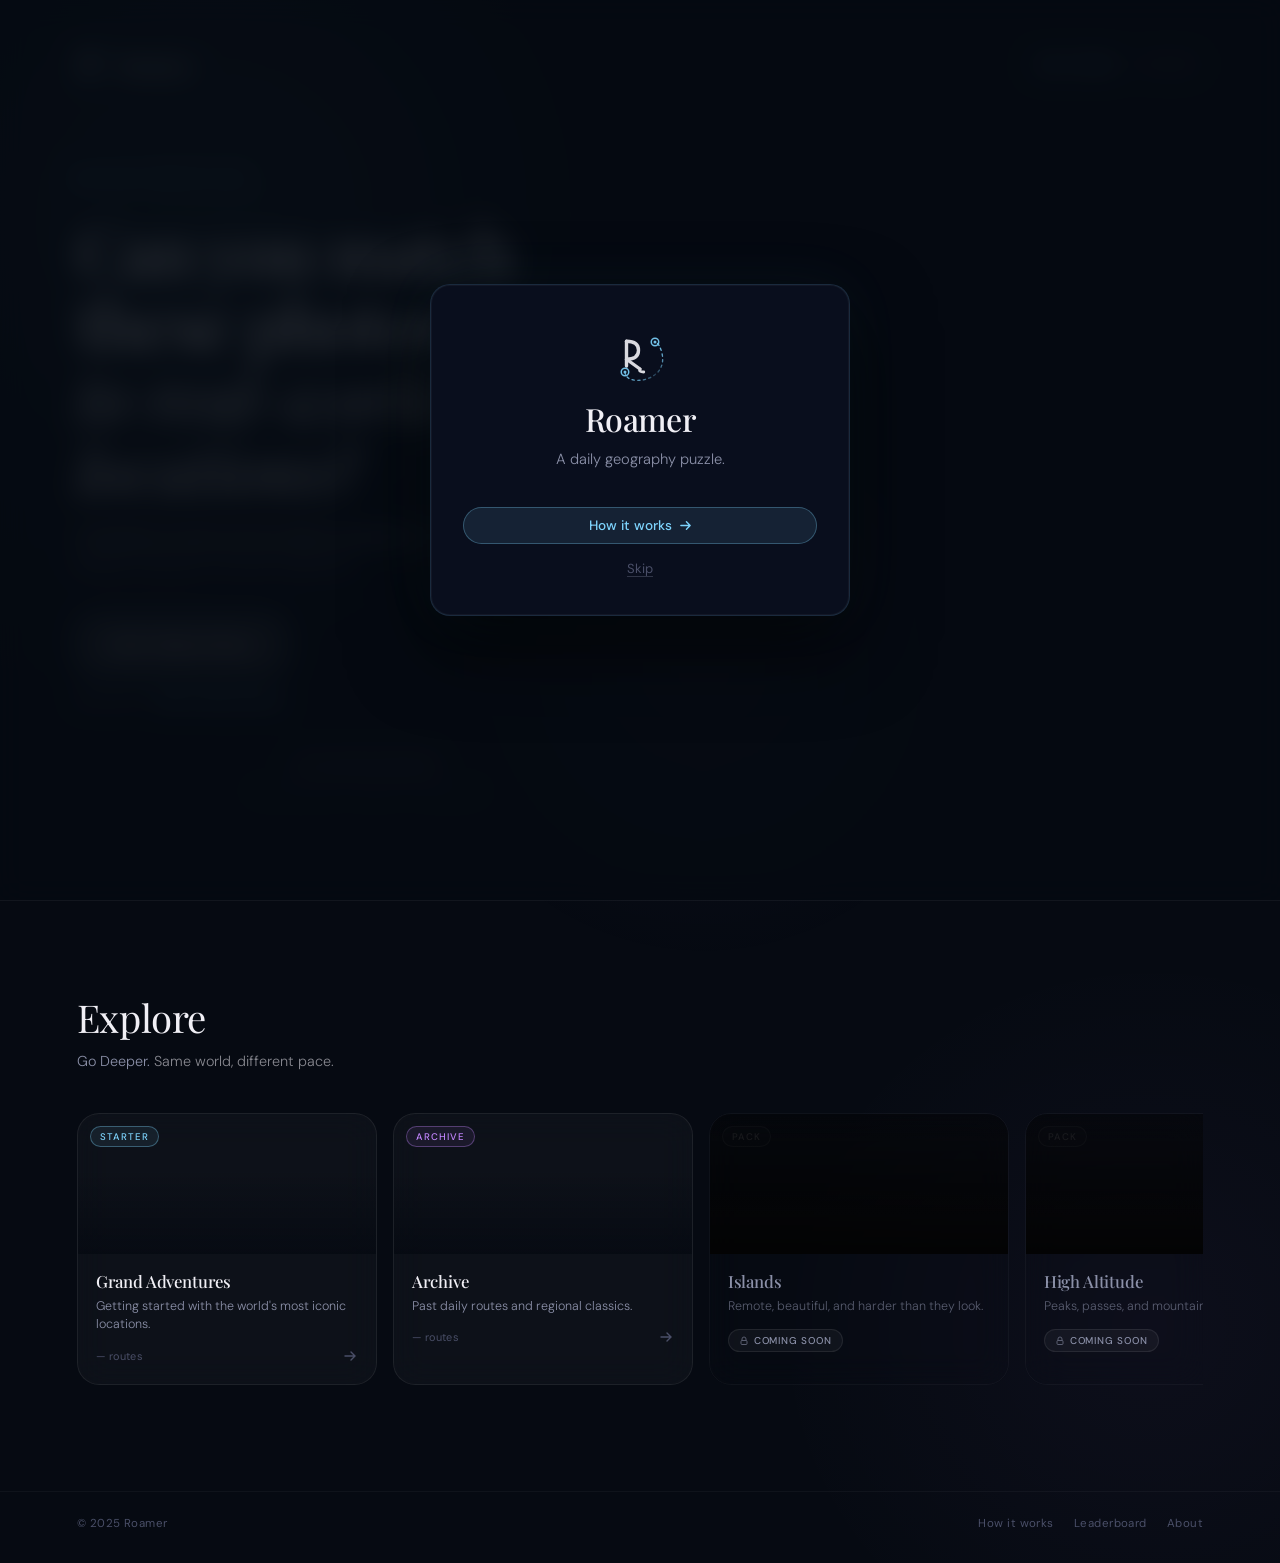
==== commit 3be9dfc9: "landing page changes and mobile tweaks" ====
--- a/frontend/index.html
+++ b/frontend/index.html
@@ -60,13 +60,13 @@
     </div>
 
     <h1 class="hero-headline">
-      Where will<br>
-      <em>you go</em> today?
+      Can you match these photos<br>
+      <em>to real-world locations?</em>
     </h1>
 
     <div class="hero-subline">
-      <span class="subline-strong">Iconic places. Start your journey.</span>
-      <span class="subline-muted">The clock is already ticking.</span>
+      <span class="subline-strong">Complete an epic journey daily somewhere in the world.</span>
+      <span class="subline-muted">Beware of decoys. You have 3 guesses.</span>
     </div>
 
     <div class="cta-group">
--- a/frontend/roamer.css
+++ b/frontend/roamer.css
@@ -395,7 +395,7 @@
 
 .nav-route-name {
   font-family: 'Playfair Display', serif;
-  font-size: 1.25rem;
+  font-size: 1.1rem;
   font-weight: 400;
   color: var(--text-2);
   white-space: nowrap;
@@ -404,6 +404,22 @@
   letter-spacing: 0.02em;
   line-height: 1.2;
 }
+
+/* ? help button — Playfair, right-justified, no box */
+.btn-nav-htp {
+  font-family: 'Playfair Display', serif;
+  font-size: 1.1rem;
+  font-weight: 500;
+  color: var(--text-2);
+  background: none;
+  border: none;
+  cursor: pointer;
+  padding: 2px 4px;
+  line-height: 1;
+  transition: color 0.2s;
+  -webkit-tap-highlight-color: transparent;
+}
+.btn-nav-htp:hover { color: var(--text); }
 
 .nav-route-sub {
   font-size: 0.62rem;
@@ -544,6 +560,7 @@
 
 /* Map (Leaflet) */
 #leaflet-map { width: 100%; height: 360px; border-radius: 14px; background: #07101f; }
+.drc-map-flex #leaflet-map { height: 100%; border-radius: 0; }
 .leaflet-tile-pane { filter: saturate(0.15) brightness(0.4) hue-rotate(195deg); }
 .leaflet-container { background: #07101f; }
 
@@ -665,54 +682,199 @@
 
 
 /* ═══════════════════════════════════════════════════════
-   COMPLETION SCREEN — drc-* components
+   COMPLETION SCREEN — full-height no-scroll layout
    ═══════════════════════════════════════════════════════ */
 
-.completion-layout { max-width: 600px; margin: 0 auto; padding-bottom: 40px; }
-
-/* Map hero — top corners rounded, bottom flat to fuse with perf band */
-.drc-map-wrap { border-radius: 16px 16px 0 0; overflow: hidden; border: 1px solid var(--border); border-bottom: none; }
-.drc-map-wrap #leaflet-map { height: min(50vh, 400px); min-height: 260px; }
-
-/* Perf + metrics band fused to map bottom */
-.drc-perf-band {
-  background: var(--bg-panel);
+/* Overlay in revealed state: no scroll, flex column */
+#game-overlay.revealed {
+  overflow: hidden;
+  display: flex;
+  flex-direction: column;
+}
+
+/* Container fills remaining height as flex column */
+#game-overlay.revealed .container {
+  flex: 1;
+  display: flex;
+  flex-direction: column;
+  padding-bottom: 0;
+  min-height: 0;
+}
+
+/* #app fills remaining height */
+#game-overlay.revealed #app {
+  flex: 1;
+  display: flex;
+  flex-direction: column;
+  min-height: 0;
+}
+
+/* Completion layout is a tight flex column filling all available height */
+.completion-layout {
+  flex: 1;
+  display: flex;
+  flex-direction: column;
+  min-height: 0;
+  gap: 8px;
+}
+
+/* ── Stats hero ── */
+.drc-stats-hero {
+  padding: 4px 0 0;
+  text-align: center;
+  flex-shrink: 0;
+}
+.drc-stats-congrats {
+  font-family: 'Playfair Display', serif;
+  font-size: clamp(1.2rem, 3.5vw, 1.6rem);
+  font-weight: 500;
+  color: var(--text);
+  letter-spacing: -0.02em;
+  line-height: 1.1;
+  margin-bottom: 2px;
+}
+.drc-stats-time {
+  font-size: clamp(0.75rem, 2vw, 0.85rem);
+  font-weight: 400;
+  color: var(--text-2);
+  margin-bottom: 12px;
+  line-height: 1.4;
+}
+.drc-stats-metrics {
+  display: flex;
+  align-items: stretch;
+  justify-content: center;
+  gap: 0;
+}
+.drc-stat-box {
+  flex: 1;
+  max-width: 120px;
+  padding: 6px 6px 4px;
+  display: flex;
+  flex-direction: column;
+  align-items: center;
+  gap: 2px;
+  min-width: 0;
+}
+.drc-stat-divider {
+  width: 1px;
+  background: var(--border);
+  align-self: stretch;
+  flex-shrink: 0;
+  margin: 4px 0;
+}
+.drc-stat-val {
+  font-family: 'Playfair Display', serif;
+  font-size: clamp(1.3rem, 3.5vw, 1.7rem);
+  font-weight: 500;
+  color: var(--text);
+  font-variant-numeric: tabular-nums;
+  letter-spacing: -0.03em;
+  line-height: 1;
+}
+.drc-stat-sublabel {
+  font-size: 0.58rem;
+  color: var(--text-3);
+  font-weight: 400;
+  letter-spacing: 0.02em;
+  text-align: center;
+  line-height: 1.2;
+}
+
+/* ── Emoji row ── */
+.drc-emoji-row-wrap {
+  display: flex;
+  justify-content: center;
+  flex-shrink: 0;
+}
+.drc-emoji-row-single {
+  display: flex;
+  align-items: center;
+  gap: 4px;
+}
+.drc-emoji-guess-divider {
+  width: 1px;
+  height: 18px;
+  background: rgba(255,255,255,0.15);
+  margin: 0 4px;
+  flex-shrink: 0;
+}
+.drc-emoji-sq {
+  width: 22px;
+  height: 22px;
+  border-radius: 5px;
+  flex-shrink: 0;
+}
+
+/* ── Map — grows to fill remaining space ── */
+.drc-map-flex {
+  flex: 1;
+  min-height: 0;
+  border-radius: 12px;
+  overflow: hidden;
   border: 1px solid var(--border);
-  border-top: none;
-  border-radius: 0 0 16px 16px;
-  padding: 18px 20px 16px;
-  text-align: center;
-  margin-bottom: 16px;
-}
-.drc-perf { font-family: 'Playfair Display', serif; font-size: 2.6rem; font-weight: 500; letter-spacing: -0.03em; line-height: 1; }
-.drc-perf-band .drc-perf { font-size: 2.2rem; margin-bottom: 12px; }
-.drc-perf-band .drc-metrics { margin-bottom: 0; }
-
-/* Metrics row */
-.drc-metrics { display: flex; align-items: stretch; border-radius: 12px; overflow: hidden; border: 1px solid var(--border); margin-bottom: 24px; }
-.drc-metric { flex: 1; padding: 14px 6px; display: flex; flex-direction: column; align-items: center; gap: 5px; min-width: 0; }
-.drc-metric-divider { width: 1px; background: var(--border); align-self: stretch; flex-shrink: 0; }
-.drc-metric-val { font-size: 1.3rem; font-weight: 700; color: var(--text); white-space: nowrap; font-variant-numeric: tabular-nums; letter-spacing: -0.02em; line-height: 1; }
-.drc-metric-of { font-size: 0.78rem; font-weight: 400; color: var(--text-3); }
-.drc-metric-label { font-size: 0.6rem; color: var(--text-3); text-transform: uppercase; letter-spacing: 0.08em; }
-
-/* Guess history with visual photo cells */
-.drc-guess-history { margin-bottom: 16px; }
-.drc-guess-row { background: var(--bg-panel); border: 1px solid var(--border); border-radius: 12px; padding: 12px 14px; margin-bottom: 8px; }
-.drc-guess-header { display: flex; align-items: center; justify-content: space-between; margin-bottom: 8px; }
-.drc-guess-label { font-size: 0.68rem; font-weight: 500; color: var(--text-2); letter-spacing: 0.06em; }
-.drc-guess-score { font-size: 0.68rem; font-weight: 600; letter-spacing: 0.04em; }
-.drc-guess-cells { display: flex; flex-wrap: wrap; gap: 6px; justify-content: center; }
-.drc-guess-cell { width: clamp(42px, 12vw, 56px); height: clamp(32px, 9vw, 42px); border-radius: 7px; position: relative; overflow: hidden; }
-.drc-guess-cell img { width: 100%; height: 100%; object-fit: cover; display: block; }
-.drc-cell-overlay { position: absolute; inset: 0; display: flex; align-items: center; justify-content: center; }
-.drc-cell-icon { width: 18px; height: 18px; border-radius: 50%; display: flex; align-items: center; justify-content: center; font-size: 0.55rem; font-weight: 700; color: #fff; }
-
-/* Share row */
-.drc-share-row { display: flex; align-items: center; gap: 10px; margin-bottom: 16px; justify-content: center; background: var(--bg-panel); border: 1px solid var(--border); border-radius: 14px; padding: 14px 18px; }
-.drc-share-grid { font-size: 1.1rem; line-height: 1.7; text-align: left; flex-shrink: 0; }
-.drc-share-copy { background: rgba(255,255,255,0.06); border: 1px solid var(--border); color: var(--text-2); padding: 6px 14px; border-radius: 8px; cursor: pointer; font-family: inherit; font-size: 0.72rem; transition: background 0.2s; white-space: nowrap; }
-.drc-share-copy:hover { background: rgba(255,255,255,0.1); }
+}
+.drc-map-flex #leaflet-map {
+  width: 100%;
+  height: 100%;
+}
+
+/* ── 3 CTA pill buttons ── */
+.drc-cta-bar {
+  display: flex;
+  gap: 8px;
+  flex-shrink: 0;
+}
+.drc-cta-btn {
+  flex: 1;
+  padding: 11px 8px;
+  border-radius: 100px;
+  font-family: 'DM Sans', sans-serif;
+  font-size: clamp(0.7rem, 1.8vw, 0.8rem);
+  font-weight: 500;
+  cursor: pointer;
+  transition: background 0.2s, border-color 0.2s, color 0.2s, box-shadow 0.2s;
+  white-space: nowrap;
+  -webkit-tap-highlight-color: transparent;
+  min-width: 0;
+  letter-spacing: 0.01em;
+  border: 1px solid;
+}
+.drc-cta-share {
+  color: var(--cyan);
+  background: rgba(125,211,252,0.07);
+  border-color: rgba(125,211,252,0.3);
+}
+.drc-cta-share:hover {
+  background: rgba(125,211,252,0.18);
+  border-color: rgba(125,211,252,0.6);
+  box-shadow: 0 0 16px rgba(125,211,252,0.15);
+}
+.drc-cta-play {
+  color: var(--text);
+  background: rgba(255,255,255,0.05);
+  border-color: rgba(255,255,255,0.12);
+}
+.drc-cta-play:hover {
+  background: rgba(255,255,255,0.12);
+  border-color: rgba(255,255,255,0.28);
+  box-shadow: 0 0 16px rgba(255,255,255,0.06);
+}
+.drc-cta-explore {
+  color: var(--violet);
+  background: rgba(192,132,252,0.07);
+  border-color: rgba(192,132,252,0.3);
+}
+.drc-cta-explore:hover {
+  background: rgba(192,132,252,0.18);
+  border-color: rgba(192,132,252,0.6);
+  box-shadow: 0 0 16px rgba(192,132,252,0.15);
+}
+
+/* ── Below-fold content (hidden until Explore is tapped on mobile) ── */
+.drc-below-fold {
+  display: none;
+}
 
 /* Stop list */
 .drc-stop-list { display: flex; flex-direction: column; margin-bottom: 10px; border-radius: 14px; overflow: hidden; border: 1px solid var(--border); }
@@ -1122,13 +1284,13 @@
 
 /* Featured photo */
 .mt-featured-wrap {
-  padding: 10px 10px 6px;
+  padding: 0 10px 6px;
 }
 
 .mt-featured {
   position: relative;
   width: 100%;
-  aspect-ratio: 16 / 9;
+  aspect-ratio: 3 / 2;
   border-radius: 12px;
   overflow: hidden;
   border: 2px solid var(--border);
@@ -1348,7 +1510,7 @@
   flex-direction: row;
   gap: 6px;
   overflow-x: auto;
-  padding: 0 10px 10px;
+  padding: 10px 10px 6px;
   -ms-overflow-style: none;
   scrollbar-width: none;
   scroll-behavior: smooth;
@@ -1522,3 +1684,154 @@
     aspect-ratio: 3 / 2 !important;
   }
 }
+
+
+/* ═══════════════════════════════════════════════════════
+   JOURNEY PAGE INTEGRATION
+   ═══════════════════════════════════════════════════════ */
+
+/* "Explore this route" button */
+.drc-explore-label {
+  display: flex;
+  align-items: center;
+  gap: 10px;
+  width: 100%;
+  background: rgba(125, 211, 252, 0.05);
+  border: 1px solid rgba(125, 211, 252, 0.22);
+  border-radius: 10px;
+  padding: 11px 14px;
+  cursor: pointer;
+  color: var(--text);
+  font-family: 'DM Sans', sans-serif;
+  font-size: 0.85rem;
+  font-weight: 500;
+  -webkit-tap-highlight-color: transparent;
+  transition: background 0.2s, border-color 0.2s;
+  flex-shrink: 0;
+}
+.drc-explore-label:hover,
+.drc-explore-label:active {
+  background: rgba(125, 211, 252, 0.12);
+  border-color: rgba(125, 211, 252, 0.5);
+}
+.drc-explore-label-dot {
+  width: 7px;
+  height: 7px;
+  border-radius: 50%;
+  background: var(--cyan);
+  flex-shrink: 0;
+  animation: jrn-pulse 2s ease-in-out infinite;
+}
+@keyframes jrn-pulse {
+  0%, 100% { opacity: 0.7; transform: scale(1); }
+  50%       { opacity: 1;   transform: scale(1.3); }
+}
+.drc-explore-label-arrow {
+  margin-left: auto;
+  color: var(--cyan);
+  font-size: 1rem;
+}
+
+/* Decoy footnote below map */
+.drc-decoy-footnote {
+  font-size: 0.65rem;
+  color: var(--text-3);
+  text-align: center;
+  padding: 6px 4px 2px;
+  letter-spacing: 0.03em;
+  line-height: 1.5;
+  flex-shrink: 0;
+}
+
+/* Below-fold iframe container */
+.drc-below-fold {
+  display: none;
+  width: 100%;
+}
+.drc-below-fold::before {
+  content: '';
+  display: block;
+  height: 3px;
+  background: linear-gradient(
+    to right,
+    transparent,
+    rgba(125, 211, 252, 0.4) 30%,
+    rgba(192, 132, 252, 0.3) 70%,
+    transparent
+  );
+}
+#drc-itinerary-frame {
+  width: 100%;
+  height: 100vh;
+  border: none;
+  display: block;
+}
+
+/* Bottom footer inside below-fold */
+.drc-below-footer {
+  display: flex;
+  flex-direction: column;
+  gap: 10px;
+  padding: 24px 20px 48px;
+  background: var(--bg);
+}
+.drc-below-footer-btn {
+  display: block;
+  width: 100%;
+  padding: 13px 20px;
+  border-radius: 100px;
+  border: 1px solid var(--border);
+  background: var(--bg-panel);
+  color: var(--text-2);
+  font-family: 'DM Sans', sans-serif;
+  font-size: 0.88rem;
+  font-weight: 500;
+  cursor: pointer;
+  text-align: center;
+  -webkit-tap-highlight-color: transparent;
+  transition: border-color 0.15s, color 0.15s;
+}
+.drc-below-footer-btn-play {
+  border-color: rgba(125, 211, 252, 0.35);
+  color: var(--cyan);
+  background: rgba(125, 211, 252, 0.06);
+}
+
+/* Fixed "back to results" pill — appended to #game-overlay by JS */
+.drc-back-bar {
+  position: fixed;
+  bottom: 24px;
+  left: 50%;
+  transform: translateX(-50%);
+  z-index: 200;
+  pointer-events: auto;
+}
+.drc-back-bar-btn {
+  display: flex;
+  align-items: center;
+  gap: 6px;
+  padding: 10px 20px;
+  border-radius: 100px;
+  background: rgba(6, 10, 18, 0.92);
+  backdrop-filter: blur(16px);
+  -webkit-backdrop-filter: blur(16px);
+  border: 1px solid rgba(125, 211, 252, 0.4);
+  color: var(--cyan);
+  font-family: 'DM Sans', sans-serif;
+  font-size: 0.82rem;
+  font-weight: 500;
+  cursor: pointer;
+  white-space: nowrap;
+  box-shadow: 0 4px 24px rgba(0,0,0,0.5);
+  -webkit-tap-highlight-color: transparent;
+}
+
+/* When journey is open, overlay scrolls */
+#game-overlay.revealed.jrn-open {
+  overflow-y: auto;
+}
+
+@media (min-width: 769px) {
+  .drc-below-fold { display: none !important; }
+  .drc-back-bar   { display: none !important; }
+}
